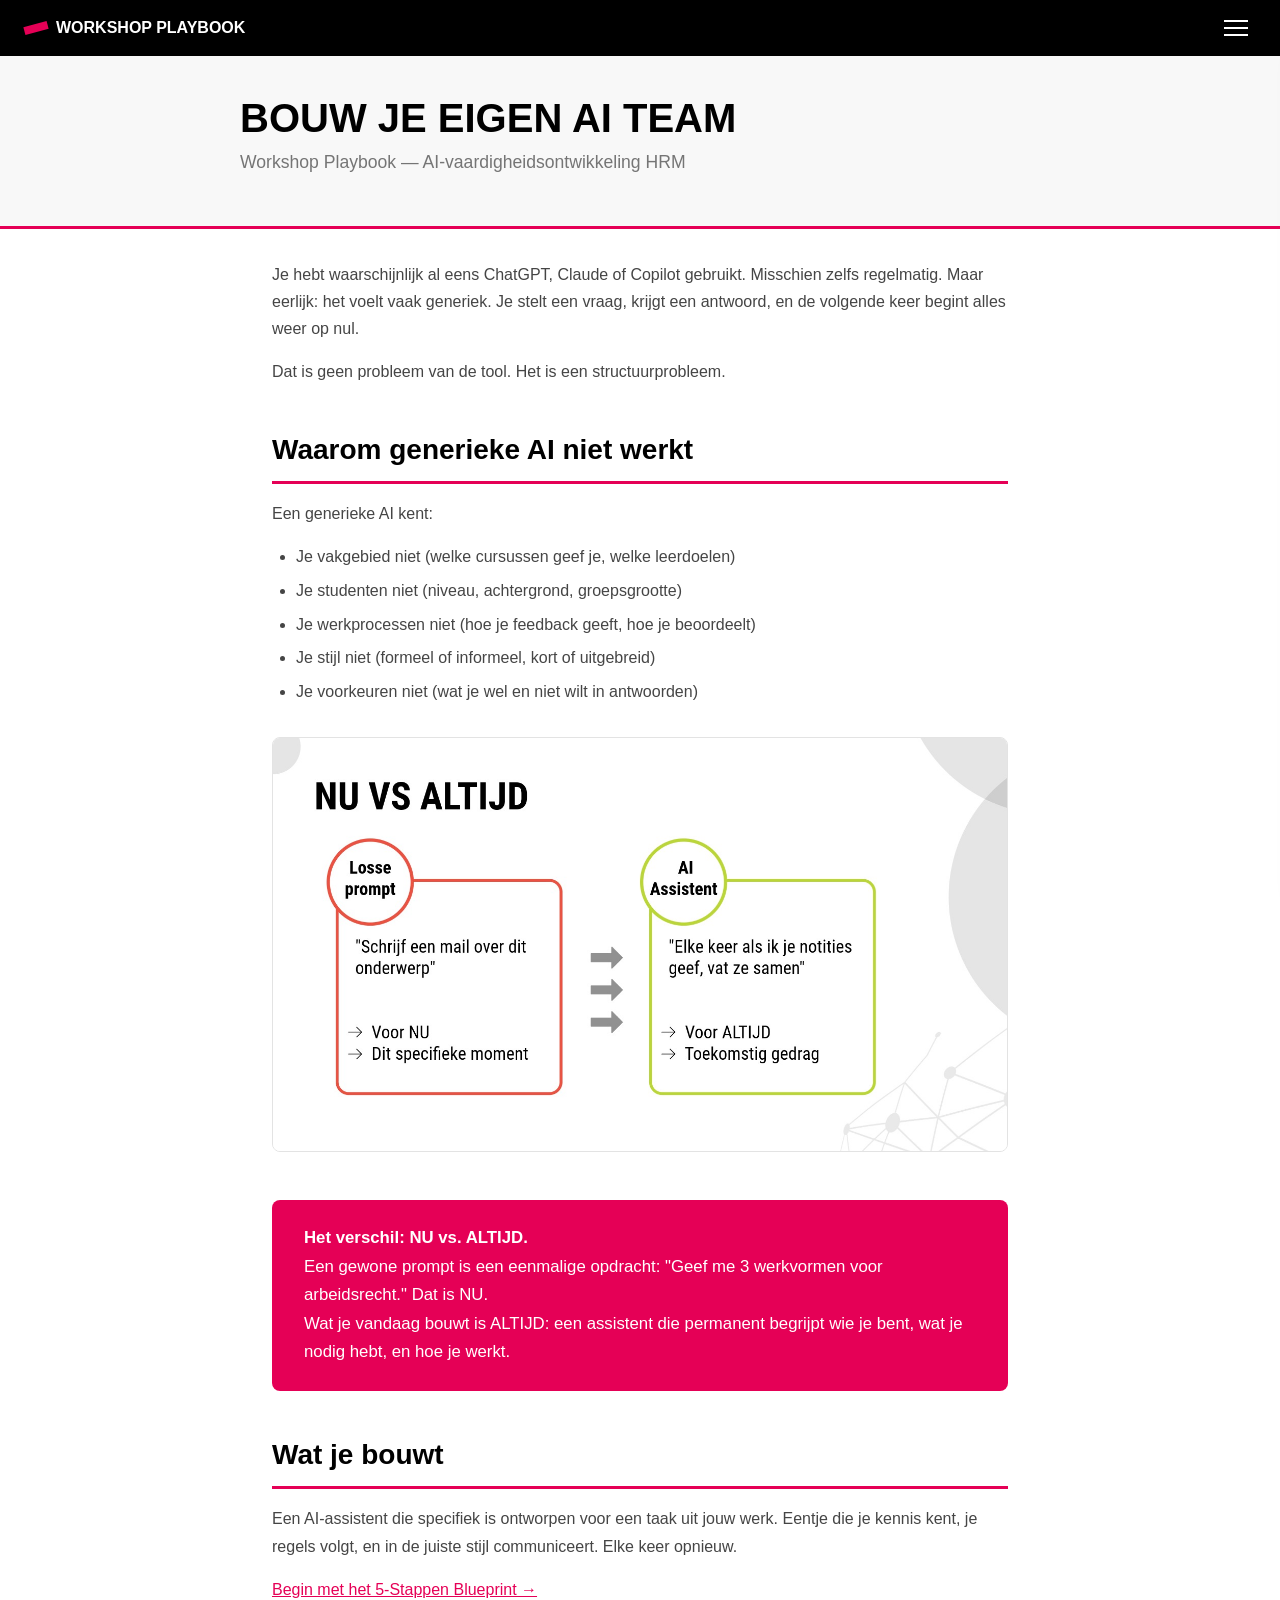
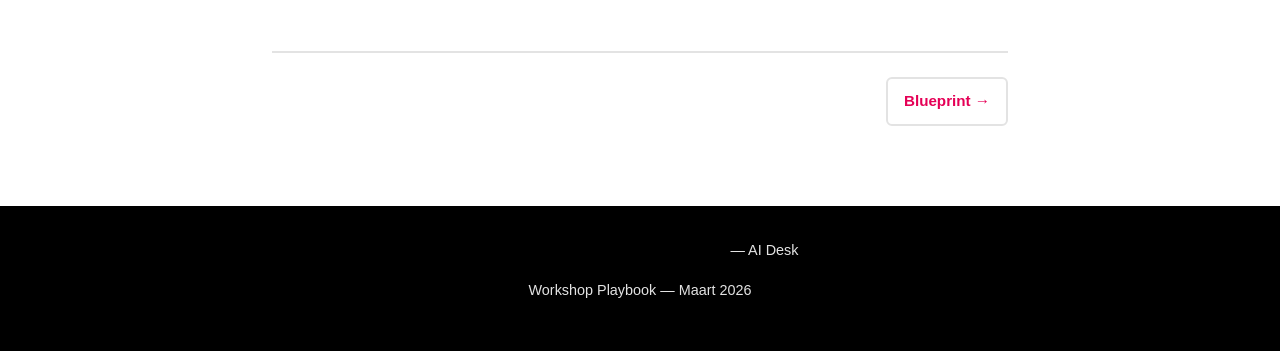
==== index.html @ dca2946b "Workshop Playbook: Bouw Je Eigen AI Team (HAN)" ====
<!DOCTYPE html>
<html lang="nl">
<head>
<meta charset="UTF-8">
<meta name="viewport" content="width=device-width, initial-scale=1.0">
<title>Bouw Je Eigen AI Team | Workshop Playbook</title>
<link rel="stylesheet" href="style.css">
</head>
<body>

<header class="topbar">
  <a href="index.html" class="topbar-brand">Workshop Playbook</a>
  <button class="hamburger" onclick="toggleMenu()" aria-label="Menu">
    <span></span><span></span><span></span>
  </button>
</header>

<div class="nav-overlay" onclick="toggleMenu()"></div>
<nav class="nav-menu">
    <div class="nav-section">Overzicht</div>
    <a href="index.html" class="active">Home</a>
    <a href="blueprint.html">Blueprint</a>
    <div class="nav-section">Stappen</div>
    <a href="stap-1-3.html">Stap 1-3</a>
    <a href="stap-4.html">Stap 4</a>
    <a href="stap-5.html">Stap 5</a>
    <div class="nav-section">Bouwen</div>
    <a href="template.html">Template</a>
    <a href="ontwerp-prompts.html">Ontwerp-Prompts</a>
    <a href="instellen.html">Instellen</a>
    <div class="nav-section">Extra</div>
    <a href="voorbeeld.html">Voorbeeld</a>
    <a href="help.html">Help</a>
</nav>

<div class="page-header">
  <div class="page-header-inner">
    <h1>Bouw Je Eigen AI Team</h1>
    <p class="lead">Workshop Playbook &mdash; AI-vaardigheidsontwikkeling HRM</p>
  </div>
</div>

<main class="content">

    <p>Je hebt waarschijnlijk al eens ChatGPT, Claude of Copilot gebruikt. Misschien zelfs regelmatig. Maar eerlijk: het voelt vaak generiek. Je stelt een vraag, krijgt een antwoord, en de volgende keer begint alles weer op nul.</p>
    <p>Dat is geen probleem van de tool. Het is een structuurprobleem.</p>

    <h2>Waarom generieke AI niet werkt</h2>
    <p>Een generieke AI kent:</p>
    <ul>
      <li>Je vakgebied niet (welke cursussen geef je, welke leerdoelen)</li>
      <li>Je studenten niet (niveau, achtergrond, groepsgrootte)</li>
      <li>Je werkprocessen niet (hoe je feedback geeft, hoe je beoordeelt)</li>
      <li>Je stijl niet (formeel of informeel, kort of uitgebreid)</li>
      <li>Je voorkeuren niet (wat je wel en niet wilt in antwoorden)</li>
    </ul>

    <img src="slides/2026-03-05-HRM AI-4.jpeg" alt="NU vs ALTIJD" class="slide-img" loading="lazy">

    <div class="accent-bar">
      <strong>Het verschil: NU vs. ALTIJD.</strong><br>
      Een gewone prompt is een eenmalige opdracht: "Geef me 3 werkvormen voor arbeidsrecht." Dat is NU.<br>
      Wat je vandaag bouwt is ALTIJD: een assistent die permanent begrijpt wie je bent, wat je nodig hebt, en hoe je werkt.
    </div>

    <h2>Wat je bouwt</h2>
    <p>Een AI-assistent die specifiek is ontworpen voor een taak uit jouw werk. Eentje die je kennis kent, je regels volgt, en in de juiste stijl communiceert. Elke keer opnieuw.</p>
    <p><a href="blueprint.html">Begin met het 5-Stappen Blueprint &rarr;</a></p>

    <nav class="page-nav">
      <span class="spacer"></span>
      <a href="blueprint.html" class="next">Blueprint &rarr;</a>
    </nav>
</main>

<footer class="footer">
  <p><strong>HAN University of Applied Sciences</strong> &mdash; AI Desk</p>
  <p>Workshop Playbook &mdash; Maart 2026</p>
</footer>

<script>
function toggleMenu() {
  document.querySelector('.hamburger').classList.toggle('active');
  document.querySelector('.nav-menu').classList.toggle('open');
  document.querySelector('.nav-overlay').classList.toggle('open');
}
function copyBlock(id) {
  const block = document.getElementById(id);
  const btn = block.querySelector('.copy-btn');
  const text = block.textContent.replace(btn ? btn.textContent : '', '').trim();
  navigator.clipboard.writeText(text).then(() => {
    if (btn) {
      btn.textContent = 'Gekopieerd';
      btn.classList.add('copied');
      setTimeout(() => { btn.textContent = 'Kopieer'; btn.classList.remove('copied'); }, 2000);
    }
  });
}
</script>
</body>
</html>
---- style.css ----
/* HAN Brand Variables */
:root {
  --han-white: #ffffff;
  --han-pink: #e50056;
  --han-black: #000000;
  --han-orange: #f5a846;
  --han-green: #7ac48e;
  --han-lightblue: #6ac3ed;
  --han-olive: #bbd737;
  --han-yellow: #f8e260;
  --han-coral: #eb5241;
  --han-violet: #b14196;
  --han-navy: #325ca7;
  --han-alabaster: #f8f8f8;
  --han-mercury: #e3e3e3;
  --han-gray: #919191;
  --han-boulder: #757575;
  --han-mineshaft: #454545;
  --font-heading: "Avenir Next Condensed", "Arial Narrow", sans-serif;
  --font-body: "Avenir Next", "Avenir", "Segoe UI", "Helvetica Neue", Arial, sans-serif;
}

/* Reset */
*, *::before, *::after { box-sizing: border-box; margin: 0; padding: 0; }
html { font-size: 16px; }
body {
  font-family: var(--font-body);
  color: var(--han-mineshaft);
  background: var(--han-white);
  line-height: 1.7;
  -webkit-font-smoothing: antialiased;
}

/* ===== TOP BAR ===== */
.topbar {
  background: var(--han-black);
  color: var(--han-white);
  padding: 0 1.5rem;
  height: 56px;
  display: flex;
  align-items: center;
  justify-content: space-between;
  position: sticky;
  top: 0;
  z-index: 200;
}
.topbar-brand {
  font-family: var(--font-heading);
  font-size: 1rem;
  font-weight: 700;
  text-transform: uppercase;
  color: var(--han-white);
  text-decoration: none;
  display: flex;
  align-items: center;
  gap: 0.5rem;
}
.topbar-brand::before {
  content: '';
  width: 24px;
  height: 8px;
  background: var(--han-pink);
  transform: rotate(-15deg);
  display: inline-block;
}

/* Hamburger */
.hamburger {
  background: none;
  border: none;
  cursor: pointer;
  padding: 0.5rem;
  display: flex;
  flex-direction: column;
  gap: 5px;
}
.hamburger span {
  display: block;
  width: 24px;
  height: 2px;
  background: var(--han-white);
  transition: all 0.3s;
}
.hamburger.active span:nth-child(1) { transform: rotate(45deg) translate(5px, 5px); }
.hamburger.active span:nth-child(2) { opacity: 0; }
.hamburger.active span:nth-child(3) { transform: rotate(-45deg) translate(5px, -5px); }

/* ===== SLIDE MENU ===== */
.nav-overlay {
  position: fixed;
  top: 56px;
  left: 0;
  right: 0;
  bottom: 0;
  background: rgba(0,0,0,0.5);
  z-index: 150;
  opacity: 0;
  pointer-events: none;
  transition: opacity 0.3s;
}
.nav-overlay.open { opacity: 1; pointer-events: auto; }

.nav-menu {
  position: fixed;
  top: 56px;
  right: -320px;
  width: 300px;
  max-width: 85vw;
  bottom: 0;
  background: var(--han-white);
  z-index: 160;
  transition: right 0.3s ease;
  overflow-y: auto;
  box-shadow: -4px 0 20px rgba(0,0,0,0.1);
}
.nav-menu.open { right: 0; }

.nav-menu a {
  display: block;
  padding: 0.85rem 1.5rem;
  text-decoration: none;
  color: var(--han-mineshaft);
  font-family: var(--font-heading);
  font-size: 0.95rem;
  font-weight: 600;
  border-bottom: 1px solid var(--han-mercury);
  transition: all 0.15s;
}
.nav-menu a:hover, .nav-menu a.active {
  background: var(--han-pink);
  color: var(--han-white);
}
.nav-menu a.active { border-left: 4px solid var(--han-pink); }
.nav-menu .nav-section {
  padding: 0.5rem 1.5rem 0.25rem;
  font-size: 0.7rem;
  text-transform: uppercase;
  letter-spacing: 1px;
  color: var(--han-gray);
  font-family: var(--font-heading);
}

/* ===== PAGE HEADER ===== */
.page-header {
  background: var(--han-alabaster);
  padding: 2.5rem 2rem 2rem;
  border-bottom: 3px solid var(--han-pink);
}
.page-header-inner {
  max-width: 800px;
  margin: 0 auto;
}
.page-header h1 {
  font-family: var(--font-heading);
  font-size: 2.5rem;
  font-weight: 700;
  text-transform: uppercase;
  color: var(--han-black);
  line-height: 1.1;
  margin-bottom: 0.5rem;
}
.page-header .lead {
  font-size: 1.1rem;
  color: var(--han-boulder);
}

/* ===== CONTENT ===== */
.content {
  max-width: 800px;
  margin: 0 auto;
  padding: 2rem;
}

h2 {
  font-family: var(--font-heading);
  font-size: 1.75rem;
  font-weight: 700;
  color: var(--han-black);
  margin-top: 2.5rem;
  margin-bottom: 1rem;
  padding-bottom: 0.5rem;
  border-bottom: 3px solid var(--han-pink);
}
h2:first-child { margin-top: 0; }

h3 {
  font-family: var(--font-heading);
  font-size: 1.25rem;
  font-weight: 600;
  color: var(--han-black);
  margin-top: 2rem;
  margin-bottom: 0.75rem;
}

h4 {
  font-family: var(--font-heading);
  font-size: 1.05rem;
  font-weight: 600;
  color: var(--han-mineshaft);
  margin-top: 1.5rem;
  margin-bottom: 0.5rem;
}

p { margin-bottom: 1rem; }
strong { color: var(--han-black); }
a { color: var(--han-pink); }
a:hover { color: var(--han-black); }

ul, ol { margin-bottom: 1rem; padding-left: 1.5rem; }
li { margin-bottom: 0.4rem; }

/* Slide images */
.slide-img {
  width: 100%;
  border-radius: 8px;
  border: 1px solid var(--han-mercury);
  margin: 1rem 0;
}
.slide-caption {
  font-size: 0.8rem;
  color: var(--han-boulder);
  font-style: italic;
  margin-top: -0.5rem;
  margin-bottom: 1rem;
}

/* Accent bar */
.accent-bar {
  background: var(--han-pink);
  color: var(--han-white);
  padding: 1.5rem 2rem;
  margin: 1.5rem 0;
  border-radius: 8px;
  font-family: var(--font-heading);
  font-size: 1.05rem;
}
.accent-bar strong { color: var(--han-white); }

/* Step cards */
.step-card {
  background: var(--han-alabaster);
  border-left: 4px solid var(--han-pink);
  padding: 1.5rem;
  margin-bottom: 1.5rem;
  border-radius: 0 8px 8px 0;
}
.step-card.green { border-left-color: var(--han-green); }
.step-card.blue { border-left-color: var(--han-lightblue); }
.step-card.orange { border-left-color: var(--han-orange); }
.step-card.olive { border-left-color: var(--han-olive); }
.step-number {
  font-family: var(--font-heading);
  font-size: 0.85rem;
  font-weight: 700;
  text-transform: uppercase;
  color: var(--han-pink);
  margin-bottom: 0.25rem;
}
.step-card.green .step-number { color: var(--han-green); }
.step-card.blue .step-number { color: var(--han-lightblue); }
.step-card.orange .step-number { color: var(--han-orange); }
.step-card.olive .step-number { color: var(--han-olive); }
.step-card h3 { margin-top: 0; }

/* Blueprint */
.blueprint {
  background: var(--han-black);
  color: var(--han-white);
  padding: 1.5rem;
  border-radius: 8px;
  margin: 1.5rem 0;
}
.blueprint-step {
  display: flex;
  align-items: center;
  gap: 1rem;
  padding: 0.75rem 0;
}
.blueprint-step + .blueprint-step { border-top: 1px solid rgba(255,255,255,0.1); }
.blueprint-num {
  font-family: var(--font-heading);
  font-size: 1.5rem;
  font-weight: 700;
  color: var(--han-pink);
  min-width: 2rem;
  text-align: center;
}
.blueprint-label {
  font-family: var(--font-heading);
  font-weight: 700;
  text-transform: uppercase;
  min-width: 130px;
}
.blueprint-desc { color: var(--han-mercury); font-size: 0.95rem; }

/* Tables */
table { width: 100%; border-collapse: collapse; margin: 1rem 0 1.5rem; font-size: 0.95rem; }
thead { background: var(--han-black); color: var(--han-white); }
th { font-family: var(--font-heading); font-weight: 600; text-align: left; padding: 0.75rem 1rem; }
td { padding: 0.65rem 1rem; border-bottom: 1px solid var(--han-mercury); }
tbody tr:hover { background: var(--han-alabaster); }

/* Route cards */
.routes { display: grid; grid-template-columns: 1fr 1fr; gap: 1rem; margin: 1.5rem 0; }
.route-card {
  border: 2px solid var(--han-mercury);
  border-radius: 8px;
  padding: 1.25rem;
  transition: border-color 0.2s;
}
.route-card:hover { border-color: var(--han-pink); }
.route-card h4 { margin-top: 0; }
.route-tag {
  font-family: var(--font-heading);
  font-size: 0.75rem;
  font-weight: 700;
  text-transform: uppercase;
  padding: 0.15rem 0.5rem;
  border-radius: 3px;
  display: inline-block;
  margin-bottom: 0.5rem;
  color: var(--han-white);
}
.route-tag.snel { background: var(--han-orange); }
.route-tag.grondig { background: var(--han-pink); }

/* Prompt sections */
.prompt-section {
  margin: 2rem 0;
  border: 2px solid var(--han-mercury);
  border-radius: 8px;
  overflow: hidden;
}
.prompt-header {
  background: var(--han-black);
  color: var(--han-white);
  padding: 1rem 1.5rem;
  display: flex;
  justify-content: space-between;
  align-items: center;
}
.prompt-header h3 { margin: 0; color: var(--han-white); font-size: 1.2rem; }
.prompt-num {
  background: var(--han-pink);
  color: var(--han-white);
  font-family: var(--font-heading);
  font-weight: 700;
  padding: 0.2rem 0.6rem;
  border-radius: 4px;
  font-size: 0.85rem;
}
.prompt-desc {
  background: var(--han-alabaster);
  padding: 1rem 1.5rem;
  font-size: 0.95rem;
  border-bottom: 1px solid var(--han-mercury);
}
.prompt-steps { padding: 1rem 1.5rem; border-bottom: 1px solid var(--han-mercury); }
.prompt-steps h4 { margin-top: 0; }
.prompt-steps ol { margin-bottom: 0; }
.prompt-body { padding: 1.5rem; }
.copy-label {
  font-family: var(--font-heading);
  font-weight: 700;
  font-size: 0.9rem;
  text-transform: uppercase;
  color: var(--han-pink);
  margin-bottom: 0.75rem;
}

/* Code blocks */
.code-block {
  background: var(--han-alabaster);
  border: 1px solid var(--han-mercury);
  border-radius: 6px;
  padding: 1.25rem;
  font-family: "Consolas", "Courier New", monospace;
  font-size: 0.85rem;
  line-height: 1.6;
  white-space: pre-wrap;
  word-wrap: break-word;
  overflow-x: auto;
  position: relative;
  margin-bottom: 1rem;
}
.copy-btn {
  position: absolute;
  top: 0.5rem;
  right: 0.5rem;
  background: var(--han-pink);
  color: var(--han-white);
  border: none;
  padding: 0.4rem 0.8rem;
  border-radius: 4px;
  font-family: var(--font-heading);
  font-size: 0.75rem;
  font-weight: 600;
  cursor: pointer;
  transition: background 0.2s;
}
.copy-btn:hover { background: var(--han-black); }
.copy-btn.copied { background: var(--han-green); }

/* Callouts */
.callout { padding: 1rem 1.25rem; border-radius: 8px; margin: 1rem 0; font-size: 0.95rem; }
.callout.tip { background: #f0faf2; border-left: 4px solid var(--han-green); }
.callout.note { background: #eef6fd; border-left: 4px solid var(--han-lightblue); }
.callout.important { background: #fff5f5; border-left: 4px solid var(--han-pink); }
.callout strong { display: block; margin-bottom: 0.25rem; }

/* Conversation */
.msg { padding: 0.75rem 1rem; border-radius: 8px; margin-bottom: 0.75rem; font-size: 0.95rem; }
.msg.ai { background: var(--han-alabaster); border: 1px solid var(--han-mercury); margin-right: 3rem; }
.msg.user { background: #fdf0f4; border: 1px solid #f5c6d5; margin-left: 3rem; }
.msg .speaker { font-family: var(--font-heading); font-size: 0.8rem; font-weight: 700; text-transform: uppercase; margin-bottom: 0.25rem; }
.msg.ai .speaker { color: var(--han-navy); }
.msg.user .speaker { color: var(--han-pink); }

/* Page navigation (prev/next) */
.page-nav {
  display: flex;
  justify-content: space-between;
  align-items: center;
  margin-top: 3rem;
  padding-top: 1.5rem;
  border-top: 2px solid var(--han-mercury);
  gap: 1rem;
}
.page-nav a {
  display: flex;
  align-items: center;
  gap: 0.5rem;
  text-decoration: none;
  font-family: var(--font-heading);
  font-weight: 600;
  font-size: 0.95rem;
  padding: 0.6rem 1rem;
  border-radius: 6px;
  border: 2px solid var(--han-mercury);
  transition: all 0.2s;
}
.page-nav a:hover { border-color: var(--han-pink); background: var(--han-alabaster); }
.page-nav .prev { margin-right: auto; }
.page-nav .next { margin-left: auto; }
.page-nav .spacer { flex: 1; }

/* Footer */
.footer {
  background: var(--han-black);
  color: var(--han-mercury);
  padding: 2rem;
  text-align: center;
  font-size: 0.9rem;
  margin-top: 3rem;
}
.footer a { color: var(--han-pink); }

/* ===== RESPONSIVE ===== */

/* Tablet */
@media (max-width: 860px) {
  .page-header { padding: 2rem 1.5rem 1.5rem; }
  .content { padding: 1.5rem; }
  .routes { grid-template-columns: 1fr; }
  table { font-size: 0.88rem; }
  th, td { padding: 0.5rem 0.75rem; }
}

/* Mobile */
@media (max-width: 640px) {
  html { font-size: 15px; }
  .page-header { padding: 1.5rem 1rem 1.25rem; }
  .page-header h1 { font-size: 1.6rem; }
  .page-header .lead { font-size: 1rem; }
  h2 { font-size: 1.35rem; margin-top: 2rem; }
  h3 { font-size: 1.15rem; }
  .content { padding: 1.25rem 1rem; }

  /* Blueprint diagram */
  .blueprint { padding: 1rem; }
  .blueprint-step { flex-wrap: wrap; gap: 0.5rem; }
  .blueprint-label { min-width: auto; font-size: 0.9rem; }
  .blueprint-desc { font-size: 0.85rem; }
  .blueprint-num { font-size: 1.2rem; min-width: 1.5rem; }

  /* Route cards stacked */
  .routes { grid-template-columns: 1fr; }

  /* Code blocks: scroll horizontally, smaller font */
  .code-block {
    font-size: 0.78rem;
    padding: 1rem;
    padding-top: 2.5rem; /* room for copy button */
    -webkit-overflow-scrolling: touch;
  }

  /* Larger touch target for copy button */
  .copy-btn {
    padding: 0.5rem 1rem;
    font-size: 0.8rem;
  }

  /* Prompt sections */
  .prompt-header { padding: 0.75rem 1rem; flex-wrap: wrap; gap: 0.5rem; }
  .prompt-header h3 { font-size: 1.05rem; }
  .prompt-desc { padding: 0.75rem 1rem; }
  .prompt-steps { padding: 0.75rem 1rem; }
  .prompt-body { padding: 1rem; }

  /* Step cards */
  .step-card { padding: 1rem; }

  /* Accent bar */
  .accent-bar { padding: 1rem 1.25rem; font-size: 0.95rem; }

  /* Conversation bubbles */
  .msg.ai { margin-right: 0.5rem; }
  .msg.user { margin-left: 0.5rem; }

  /* Tables: horizontal scroll wrapper */
  table { display: block; overflow-x: auto; -webkit-overflow-scrolling: touch; }
  thead { white-space: nowrap; }

  /* Page nav: stack on small screens */
  .page-nav { flex-direction: column; gap: 0.75rem; }
  .page-nav a { width: 100%; justify-content: center; }
  .page-nav .prev, .page-nav .next { margin: 0; }
  .page-nav .spacer { display: none; }

  /* Callouts */
  .callout { padding: 0.75rem 1rem; font-size: 0.9rem; }

  /* Slide images */
  .slide-img { border-radius: 6px; }

  /* Nav menu full width on small phones */
  .nav-menu { width: 280px; }
  .nav-menu a { padding: 1rem 1.5rem; font-size: 1rem; }
}

/* Small phones */
@media (max-width: 380px) {
  html { font-size: 14px; }
  .page-header h1 { font-size: 1.4rem; }
  .topbar { padding: 0 1rem; }
  .topbar-brand { font-size: 0.9rem; }
  .nav-menu { width: 100vw; max-width: 100vw; }
}

@media print {
  .topbar, .nav-menu, .nav-overlay, .copy-btn { display: none; }
  .page-header { border-bottom: 2px solid #000; }
}
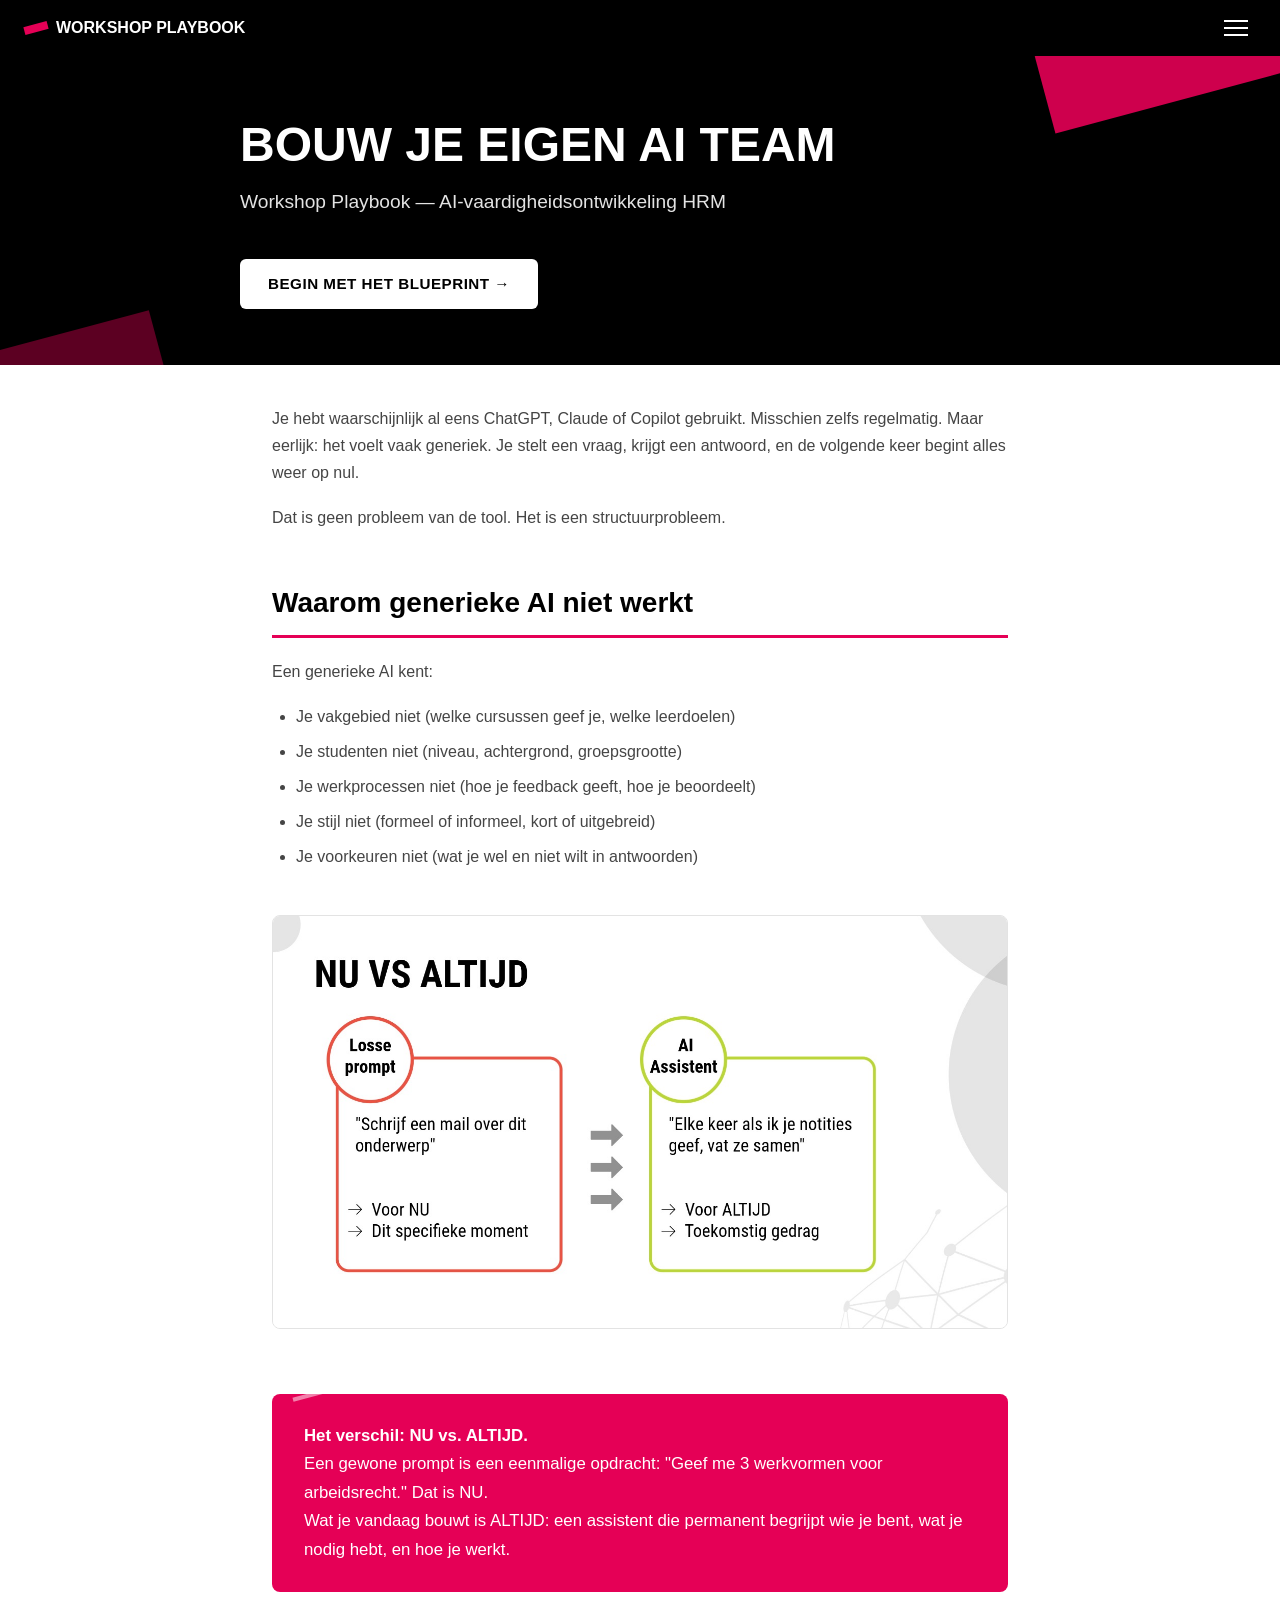
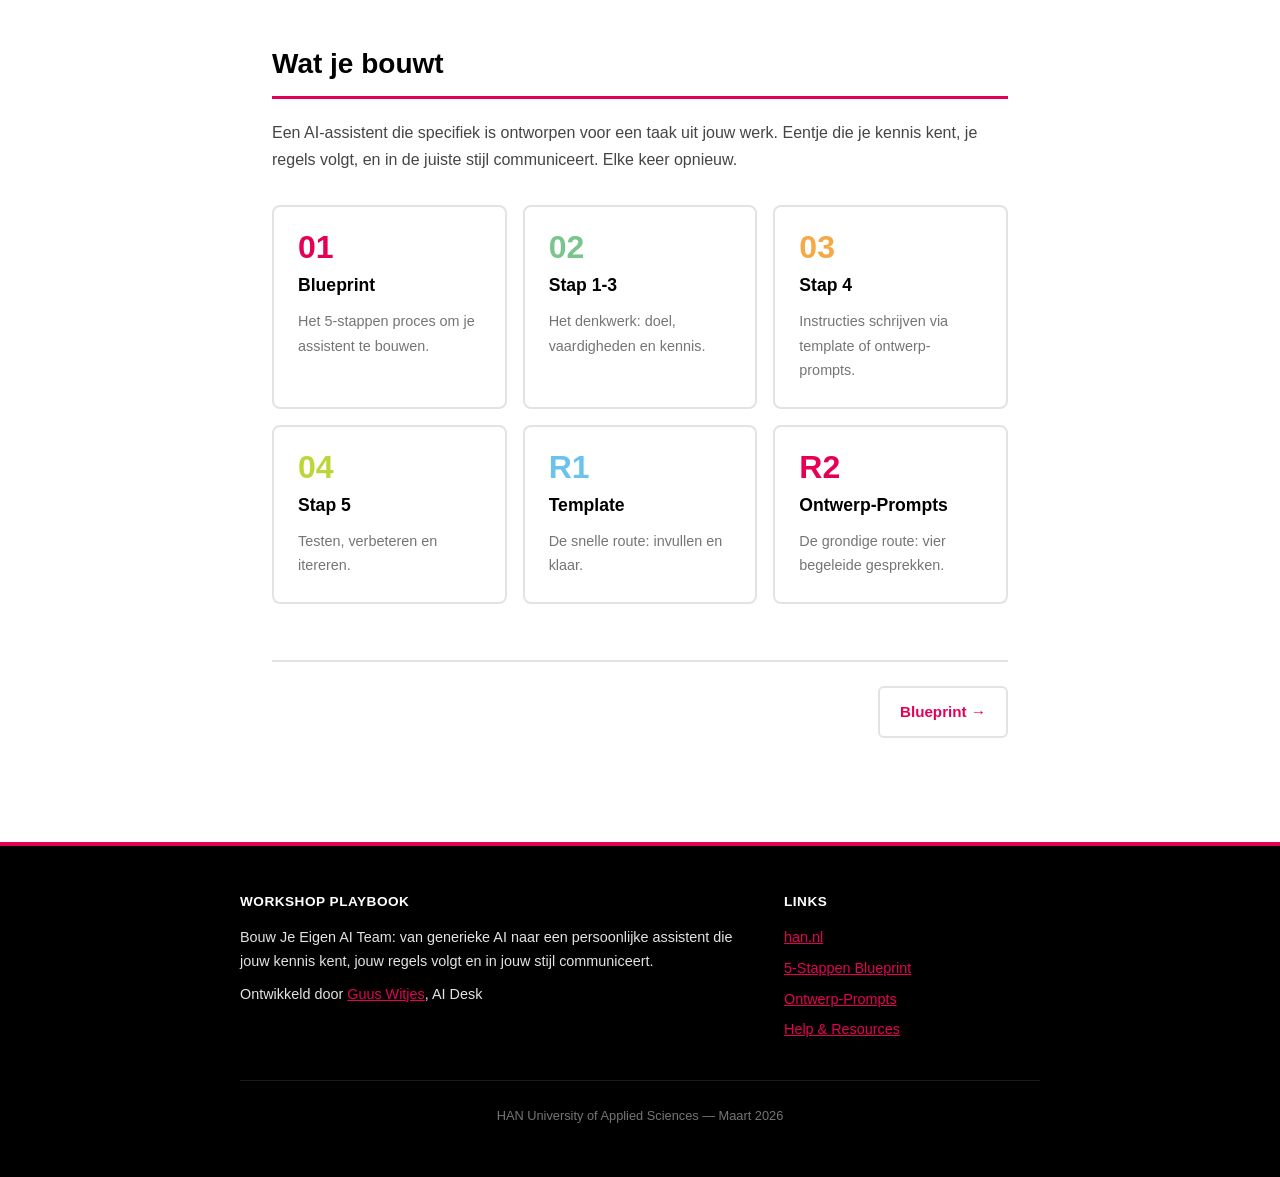
==== commit 3a100e2e: "Design overhaul: hero, nav cards, CTA buttons, richer footer, diagonal accents, more whitespace" ====
--- a/index.html
+++ b/index.html
@@ -33,10 +33,11 @@
     <a href="help.html">Help</a>
 </nav>
 
-<div class="page-header">
-  <div class="page-header-inner">
+<div class="hero">
+  <div class="hero-inner">
     <h1>Bouw Je Eigen AI Team</h1>
     <p class="lead">Workshop Playbook &mdash; AI-vaardigheidsontwikkeling HRM</p>
+    <a href="blueprint.html" class="btn btn-white">Begin met het Blueprint &rarr;</a>
   </div>
 </div>
 
@@ -65,7 +66,39 @@
 
     <h2>Wat je bouwt</h2>
     <p>Een AI-assistent die specifiek is ontworpen voor een taak uit jouw werk. Eentje die je kennis kent, je regels volgt, en in de juiste stijl communiceert. Elke keer opnieuw.</p>
-    <p><a href="blueprint.html">Begin met het 5-Stappen Blueprint &rarr;</a></p>
+
+    <div class="nav-cards">
+      <a href="blueprint.html" class="nav-card pink">
+        <div class="nav-card-icon">01</div>
+        <h3>Blueprint</h3>
+        <p>Het 5-stappen proces om je assistent te bouwen.</p>
+      </a>
+      <a href="stap-1-3.html" class="nav-card green">
+        <div class="nav-card-icon">02</div>
+        <h3>Stap 1-3</h3>
+        <p>Het denkwerk: doel, vaardigheden en kennis.</p>
+      </a>
+      <a href="stap-4.html" class="nav-card orange">
+        <div class="nav-card-icon">03</div>
+        <h3>Stap 4</h3>
+        <p>Instructies schrijven via template of ontwerp-prompts.</p>
+      </a>
+      <a href="stap-5.html" class="nav-card olive">
+        <div class="nav-card-icon">04</div>
+        <h3>Stap 5</h3>
+        <p>Testen, verbeteren en itereren.</p>
+      </a>
+      <a href="template.html" class="nav-card blue">
+        <div class="nav-card-icon">R1</div>
+        <h3>Template</h3>
+        <p>De snelle route: invullen en klaar.</p>
+      </a>
+      <a href="ontwerp-prompts.html" class="nav-card pink">
+        <div class="nav-card-icon">R2</div>
+        <h3>Ontwerp-Prompts</h3>
+        <p>De grondige route: vier begeleide gesprekken.</p>
+      </a>
+    </div>
 
     <nav class="page-nav">
       <span class="spacer"></span>
@@ -74,8 +107,25 @@
 </main>
 
 <footer class="footer">
-  <p><strong>HAN University of Applied Sciences</strong> &mdash; AI Desk</p>
-  <p>Workshop Playbook &mdash; Maart 2026</p>
+  <div class="footer-inner">
+    <div class="footer-col">
+      <h4>Workshop Playbook</h4>
+      <p>Bouw Je Eigen AI Team: van generieke AI naar een persoonlijke assistent die jouw kennis kent, jouw regels volgt en in jouw stijl communiceert.</p>
+      <p>Ontwikkeld door <a href="mailto:guus.witjes@han.nl">Guus Witjes</a>, AI Desk</p>
+    </div>
+    <div class="footer-col">
+      <h4>Links</h4>
+      <ul>
+        <li><a href="https://www.han.nl">han.nl</a></li>
+        <li><a href="blueprint.html">5-Stappen Blueprint</a></li>
+        <li><a href="ontwerp-prompts.html">Ontwerp-Prompts</a></li>
+        <li><a href="help.html">Help &amp; Resources</a></li>
+      </ul>
+    </div>
+  </div>
+  <div class="footer-bottom">
+    <p>HAN University of Applied Sciences &mdash; Maart 2026</p>
+  </div>
 </footer>
 
 <script>
--- a/style.css
+++ b/style.css
@@ -22,13 +22,14 @@
 
 /* Reset */
 *, *::before, *::after { box-sizing: border-box; margin: 0; padding: 0; }
-html { font-size: 16px; }
+html { font-size: 16px; scroll-behavior: smooth; }
 body {
   font-family: var(--font-body);
   color: var(--han-mineshaft);
   background: var(--han-white);
   line-height: 1.7;
   -webkit-font-smoothing: antialiased;
+  overflow-x: hidden;
 }
 
 /* ===== TOP BAR ===== */
@@ -103,17 +104,19 @@
 .nav-menu {
   position: fixed;
   top: 56px;
-  right: -320px;
+  right: 0;
   width: 300px;
   max-width: 85vw;
   bottom: 0;
   background: var(--han-white);
   z-index: 160;
-  transition: right 0.3s ease;
+  transform: translateX(100%);
+  transition: transform 0.3s ease;
   overflow-y: auto;
   box-shadow: -4px 0 20px rgba(0,0,0,0.1);
-}
-.nav-menu.open { right: 0; }
+  visibility: hidden;
+}
+.nav-menu.open { transform: translateX(0); visibility: visible; }
 
 .nav-menu a {
   display: block;
@@ -140,11 +143,75 @@
   font-family: var(--font-heading);
 }
 
-/* ===== PAGE HEADER ===== */
+/* ===== HERO SECTION (homepage only) ===== */
+.hero {
+  background: var(--han-black);
+  color: var(--han-white);
+  padding: 4rem 2rem 3.5rem;
+  position: relative;
+  overflow: hidden;
+}
+.hero::before {
+  content: '';
+  position: absolute;
+  top: -40px;
+  right: -60px;
+  width: 300px;
+  height: 80px;
+  background: var(--han-pink);
+  transform: rotate(-15deg);
+  opacity: 0.9;
+}
+.hero::after {
+  content: '';
+  position: absolute;
+  bottom: -30px;
+  left: -40px;
+  width: 200px;
+  height: 60px;
+  background: var(--han-pink);
+  transform: rotate(-15deg);
+  opacity: 0.4;
+}
+.hero-inner {
+  max-width: 800px;
+  margin: 0 auto;
+  position: relative;
+  z-index: 1;
+}
+.hero h1 {
+  font-family: var(--font-heading);
+  font-size: 3rem;
+  font-weight: 700;
+  text-transform: uppercase;
+  line-height: 1.05;
+  margin-bottom: 1rem;
+}
+.hero .lead {
+  font-size: 1.2rem;
+  color: var(--han-mercury);
+  margin-bottom: 2rem;
+  max-width: 600px;
+}
+.hero .btn { margin-top: 0.5rem; }
+
+/* ===== PAGE HEADER (subpages) ===== */
 .page-header {
   background: var(--han-alabaster);
-  padding: 2.5rem 2rem 2rem;
+  padding: 3rem 2rem 2.5rem;
   border-bottom: 3px solid var(--han-pink);
+  position: relative;
+}
+.page-header::before {
+  content: '';
+  position: absolute;
+  top: 0;
+  left: 0;
+  width: 80px;
+  height: 6px;
+  background: var(--han-pink);
+  transform: rotate(-15deg);
+  transform-origin: top left;
 }
 .page-header-inner {
   max-width: 800px;
@@ -168,7 +235,17 @@
 .content {
   max-width: 800px;
   margin: 0 auto;
-  padding: 2rem;
+  padding: 2.5rem 2rem;
+}
+
+/* Alternating sections */
+.section-alt {
+  background: var(--han-alabaster);
+  padding: 2.5rem 0;
+}
+.section-alt .content {
+  padding-top: 0;
+  padding-bottom: 0;
 }
 
 h2 {
@@ -176,8 +253,8 @@
   font-size: 1.75rem;
   font-weight: 700;
   color: var(--han-black);
-  margin-top: 2.5rem;
-  margin-bottom: 1rem;
+  margin-top: 3rem;
+  margin-bottom: 1.25rem;
   padding-bottom: 0.5rem;
   border-bottom: 3px solid var(--han-pink);
 }
@@ -188,7 +265,7 @@
   font-size: 1.25rem;
   font-weight: 600;
   color: var(--han-black);
-  margin-top: 2rem;
+  margin-top: 2.5rem;
   margin-bottom: 0.75rem;
 }
 
@@ -197,24 +274,116 @@
   font-size: 1.05rem;
   font-weight: 600;
   color: var(--han-mineshaft);
-  margin-top: 1.5rem;
+  margin-top: 1.75rem;
   margin-bottom: 0.5rem;
 }
 
-p { margin-bottom: 1rem; }
+p { margin-bottom: 1.1rem; }
 strong { color: var(--han-black); }
 a { color: var(--han-pink); }
 a:hover { color: var(--han-black); }
 
-ul, ol { margin-bottom: 1rem; padding-left: 1.5rem; }
-li { margin-bottom: 0.4rem; }
+ul, ol { margin-bottom: 1.25rem; padding-left: 1.5rem; }
+li { margin-bottom: 0.5rem; }
+
+hr.section-divider {
+  border: none;
+  border-top: 2px solid var(--han-mercury);
+  margin: 3rem 0;
+}
+
+/* ===== CTA BUTTONS ===== */
+.btn {
+  display: inline-block;
+  padding: 0.75rem 1.75rem;
+  border-radius: 6px;
+  font-family: var(--font-heading);
+  font-weight: 700;
+  font-size: 0.95rem;
+  text-decoration: none;
+  text-transform: uppercase;
+  transition: all 0.2s;
+  letter-spacing: 0.5px;
+}
+.btn-primary {
+  background: var(--han-pink);
+  color: var(--han-white);
+}
+.btn-primary:hover {
+  background: var(--han-black);
+  color: var(--han-white);
+}
+.btn-outline {
+  background: transparent;
+  color: var(--han-pink);
+  border: 2px solid var(--han-pink);
+}
+.btn-outline:hover {
+  background: var(--han-pink);
+  color: var(--han-white);
+}
+.btn-white {
+  background: var(--han-white);
+  color: var(--han-black);
+}
+.btn-white:hover {
+  background: var(--han-mercury);
+  color: var(--han-black);
+}
+
+/* ===== NAV CARDS (homepage) ===== */
+.nav-cards {
+  display: grid;
+  grid-template-columns: repeat(auto-fit, minmax(220px, 1fr));
+  gap: 1rem;
+  margin: 2rem 0;
+}
+.nav-card {
+  background: var(--han-white);
+  border: 2px solid var(--han-mercury);
+  border-radius: 8px;
+  padding: 1.5rem;
+  text-decoration: none;
+  color: var(--han-mineshaft);
+  transition: all 0.2s;
+  display: block;
+}
+.nav-card:hover {
+  border-color: var(--han-pink);
+  transform: translateY(-2px);
+  box-shadow: 0 4px 12px rgba(0,0,0,0.08);
+  color: var(--han-mineshaft);
+}
+.nav-card-icon {
+  font-family: var(--font-heading);
+  font-size: 2rem;
+  font-weight: 700;
+  color: var(--han-pink);
+  margin-bottom: 0.5rem;
+  line-height: 1;
+}
+.nav-card h3 {
+  margin: 0 0 0.5rem 0;
+  font-size: 1.1rem;
+}
+.nav-card p {
+  font-size: 0.9rem;
+  color: var(--han-boulder);
+  margin: 0;
+}
+.nav-card.green .nav-card-icon { color: var(--han-green); }
+.nav-card.blue .nav-card-icon { color: var(--han-lightblue); }
+.nav-card.orange .nav-card-icon { color: var(--han-orange); }
+.nav-card.olive .nav-card-icon { color: var(--han-olive); }
+.nav-card.pink .nav-card-icon { color: var(--han-pink); }
+.nav-card.navy .nav-card-icon { color: var(--han-navy); }
 
 /* Slide images */
 .slide-img {
   width: 100%;
   border-radius: 8px;
   border: 1px solid var(--han-mercury);
-  margin: 1rem 0;
+  margin: 1.5rem 0;
 }
 .slide-caption {
   font-size: 0.8rem;
@@ -228,11 +397,23 @@
 .accent-bar {
   background: var(--han-pink);
   color: var(--han-white);
-  padding: 1.5rem 2rem;
-  margin: 1.5rem 0;
+  padding: 1.75rem 2rem;
+  margin: 2rem 0;
   border-radius: 8px;
   font-family: var(--font-heading);
   font-size: 1.05rem;
+  position: relative;
+}
+.accent-bar::before {
+  content: '';
+  position: absolute;
+  top: -4px;
+  left: 20px;
+  width: 60px;
+  height: 4px;
+  background: var(--han-white);
+  transform: rotate(-15deg);
+  opacity: 0.5;
 }
 .accent-bar strong { color: var(--han-white); }
 
@@ -240,8 +421,8 @@
 .step-card {
   background: var(--han-alabaster);
   border-left: 4px solid var(--han-pink);
-  padding: 1.5rem;
-  margin-bottom: 1.5rem;
+  padding: 1.75rem;
+  margin-bottom: 2rem;
   border-radius: 0 8px 8px 0;
 }
 .step-card.green { border-left-color: var(--han-green); }
@@ -266,15 +447,15 @@
 .blueprint {
   background: var(--han-black);
   color: var(--han-white);
-  padding: 1.5rem;
+  padding: 2rem;
   border-radius: 8px;
-  margin: 1.5rem 0;
+  margin: 2rem 0;
 }
 .blueprint-step {
   display: flex;
   align-items: center;
   gap: 1rem;
-  padding: 0.75rem 0;
+  padding: 0.85rem 0;
 }
 .blueprint-step + .blueprint-step { border-top: 1px solid rgba(255,255,255,0.1); }
 .blueprint-num {
@@ -294,28 +475,28 @@
 .blueprint-desc { color: var(--han-mercury); font-size: 0.95rem; }
 
 /* Tables */
-table { width: 100%; border-collapse: collapse; margin: 1rem 0 1.5rem; font-size: 0.95rem; }
+table { width: 100%; border-collapse: collapse; margin: 1.25rem 0 1.75rem; font-size: 0.95rem; }
 thead { background: var(--han-black); color: var(--han-white); }
 th { font-family: var(--font-heading); font-weight: 600; text-align: left; padding: 0.75rem 1rem; }
-td { padding: 0.65rem 1rem; border-bottom: 1px solid var(--han-mercury); }
+td { padding: 0.75rem 1rem; border-bottom: 1px solid var(--han-mercury); }
 tbody tr:hover { background: var(--han-alabaster); }
 
 /* Route cards */
-.routes { display: grid; grid-template-columns: 1fr 1fr; gap: 1rem; margin: 1.5rem 0; }
+.routes { display: grid; grid-template-columns: 1fr 1fr; gap: 1.25rem; margin: 2rem 0; }
 .route-card {
   border: 2px solid var(--han-mercury);
   border-radius: 8px;
-  padding: 1.25rem;
-  transition: border-color 0.2s;
-}
-.route-card:hover { border-color: var(--han-pink); }
+  padding: 1.5rem;
+  transition: all 0.2s;
+}
+.route-card:hover { border-color: var(--han-pink); transform: translateY(-2px); box-shadow: 0 4px 12px rgba(0,0,0,0.08); }
 .route-card h4 { margin-top: 0; }
 .route-tag {
   font-family: var(--font-heading);
   font-size: 0.75rem;
   font-weight: 700;
   text-transform: uppercase;
-  padding: 0.15rem 0.5rem;
+  padding: 0.2rem 0.6rem;
   border-radius: 3px;
   display: inline-block;
   margin-bottom: 0.5rem;
@@ -326,7 +507,7 @@
 
 /* Prompt sections */
 .prompt-section {
-  margin: 2rem 0;
+  margin: 2.5rem 0;
   border: 2px solid var(--han-mercury);
   border-radius: 8px;
   overflow: hidden;
@@ -402,14 +583,14 @@
 .copy-btn.copied { background: var(--han-green); }
 
 /* Callouts */
-.callout { padding: 1rem 1.25rem; border-radius: 8px; margin: 1rem 0; font-size: 0.95rem; }
+.callout { padding: 1.25rem 1.5rem; border-radius: 8px; margin: 1.5rem 0; font-size: 0.95rem; }
 .callout.tip { background: #f0faf2; border-left: 4px solid var(--han-green); }
 .callout.note { background: #eef6fd; border-left: 4px solid var(--han-lightblue); }
 .callout.important { background: #fff5f5; border-left: 4px solid var(--han-pink); }
 .callout strong { display: block; margin-bottom: 0.25rem; }
 
 /* Conversation */
-.msg { padding: 0.75rem 1rem; border-radius: 8px; margin-bottom: 0.75rem; font-size: 0.95rem; }
+.msg { padding: 1rem 1.25rem; border-radius: 8px; margin-bottom: 1rem; font-size: 0.95rem; }
 .msg.ai { background: var(--han-alabaster); border: 1px solid var(--han-mercury); margin-right: 3rem; }
 .msg.user { background: #fdf0f4; border: 1px solid #f5c6d5; margin-left: 3rem; }
 .msg .speaker { font-family: var(--font-heading); font-size: 0.8rem; font-weight: 700; text-transform: uppercase; margin-bottom: 0.25rem; }
@@ -421,7 +602,7 @@
   display: flex;
   justify-content: space-between;
   align-items: center;
-  margin-top: 3rem;
+  margin-top: 3.5rem;
   padding-top: 1.5rem;
   border-top: 2px solid var(--han-mercury);
   gap: 1rem;
@@ -434,7 +615,7 @@
   font-family: var(--font-heading);
   font-weight: 600;
   font-size: 0.95rem;
-  padding: 0.6rem 1rem;
+  padding: 0.7rem 1.25rem;
   border-radius: 6px;
   border: 2px solid var(--han-mercury);
   transition: all 0.2s;
@@ -444,24 +625,77 @@
 .page-nav .next { margin-left: auto; }
 .page-nav .spacer { flex: 1; }
 
-/* Footer */
+/* ===== FOOTER ===== */
 .footer {
   background: var(--han-black);
   color: var(--han-mercury);
-  padding: 2rem;
+  padding: 3rem 2rem 2rem;
+  margin-top: 4rem;
+  position: relative;
+}
+.footer::before {
+  content: '';
+  position: absolute;
+  top: 0;
+  left: 0;
+  right: 0;
+  height: 4px;
+  background: var(--han-pink);
+}
+.footer-inner {
+  max-width: 800px;
+  margin: 0 auto;
+  display: grid;
+  grid-template-columns: 2fr 1fr;
+  gap: 2rem;
+}
+.footer-col h4 {
+  font-family: var(--font-heading);
+  font-weight: 700;
+  text-transform: uppercase;
+  color: var(--han-white);
+  font-size: 0.85rem;
+  letter-spacing: 0.5px;
+  margin-bottom: 0.75rem;
+  margin-top: 0;
+}
+.footer-col p {
+  font-size: 0.9rem;
+  margin-bottom: 0.5rem;
+  color: var(--han-mercury);
+}
+.footer-col a { color: var(--han-pink); }
+.footer-col a:hover { color: var(--han-white); }
+.footer-col ul {
+  list-style: none;
+  padding: 0;
+  margin: 0;
+}
+.footer-col li {
+  margin-bottom: 0.4rem;
+  font-size: 0.9rem;
+}
+.footer-bottom {
+  max-width: 800px;
+  margin: 2rem auto 0;
+  padding-top: 1.5rem;
+  border-top: 1px solid rgba(255,255,255,0.1);
   text-align: center;
-  font-size: 0.9rem;
-  margin-top: 3rem;
-}
-.footer a { color: var(--han-pink); }
+  font-size: 0.8rem;
+  color: var(--han-boulder);
+}
 
 /* ===== RESPONSIVE ===== */
 
 /* Tablet */
 @media (max-width: 860px) {
-  .page-header { padding: 2rem 1.5rem 1.5rem; }
-  .content { padding: 1.5rem; }
+  .hero { padding: 3rem 1.5rem 2.5rem; }
+  .hero h1 { font-size: 2.5rem; }
+  .page-header { padding: 2.5rem 1.5rem 2rem; }
+  .content { padding: 2rem 1.5rem; }
   .routes { grid-template-columns: 1fr; }
+  .nav-cards { grid-template-columns: 1fr 1fr; }
+  .footer-inner { grid-template-columns: 1fr; gap: 1.5rem; }
   table { font-size: 0.88rem; }
   th, td { padding: 0.5rem 0.75rem; }
 }
@@ -469,12 +703,23 @@
 /* Mobile */
 @media (max-width: 640px) {
   html { font-size: 15px; }
-  .page-header { padding: 1.5rem 1rem 1.25rem; }
+
+  /* Hero */
+  .hero { padding: 2.5rem 1rem 2rem; }
+  .hero h1 { font-size: 2rem; }
+  .hero .lead { font-size: 1.05rem; }
+  .hero::before { width: 180px; height: 50px; top: -25px; right: -30px; }
+
+  .page-header { padding: 1.75rem 1rem 1.5rem; }
   .page-header h1 { font-size: 1.6rem; }
   .page-header .lead { font-size: 1rem; }
-  h2 { font-size: 1.35rem; margin-top: 2rem; }
+  h2 { font-size: 1.35rem; margin-top: 2.5rem; }
   h3 { font-size: 1.15rem; }
-  .content { padding: 1.25rem 1rem; }
+  .content { padding: 1.5rem 1rem; }
+
+  /* Nav cards */
+  .nav-cards { grid-template-columns: 1fr; gap: 0.75rem; }
+  .nav-card { padding: 1.25rem; }
 
   /* Blueprint diagram */
   .blueprint { padding: 1rem; }
@@ -486,15 +731,13 @@
   /* Route cards stacked */
   .routes { grid-template-columns: 1fr; }
 
-  /* Code blocks: scroll horizontally, smaller font */
+  /* Code blocks */
   .code-block {
     font-size: 0.78rem;
     padding: 1rem;
-    padding-top: 2.5rem; /* room for copy button */
+    padding-top: 2.5rem;
     -webkit-overflow-scrolling: touch;
   }
-
-  /* Larger touch target for copy button */
   .copy-btn {
     padding: 0.5rem 1rem;
     font-size: 0.8rem;
@@ -508,39 +751,47 @@
   .prompt-body { padding: 1rem; }
 
   /* Step cards */
-  .step-card { padding: 1rem; }
+  .step-card { padding: 1.25rem; }
 
   /* Accent bar */
-  .accent-bar { padding: 1rem 1.25rem; font-size: 0.95rem; }
+  .accent-bar { padding: 1.25rem; font-size: 0.95rem; }
 
   /* Conversation bubbles */
   .msg.ai { margin-right: 0.5rem; }
   .msg.user { margin-left: 0.5rem; }
 
-  /* Tables: horizontal scroll wrapper */
+  /* Tables */
   table { display: block; overflow-x: auto; -webkit-overflow-scrolling: touch; }
   thead { white-space: nowrap; }
 
-  /* Page nav: stack on small screens */
+  /* Page nav */
   .page-nav { flex-direction: column; gap: 0.75rem; }
   .page-nav a { width: 100%; justify-content: center; }
   .page-nav .prev, .page-nav .next { margin: 0; }
   .page-nav .spacer { display: none; }
 
   /* Callouts */
-  .callout { padding: 0.75rem 1rem; font-size: 0.9rem; }
+  .callout { padding: 1rem; font-size: 0.9rem; }
 
   /* Slide images */
   .slide-img { border-radius: 6px; }
 
-  /* Nav menu full width on small phones */
+  /* Buttons */
+  .btn { width: 100%; text-align: center; }
+
+  /* Nav menu */
   .nav-menu { width: 280px; }
   .nav-menu a { padding: 1rem 1.5rem; font-size: 1rem; }
+
+  /* Footer */
+  .footer { padding: 2rem 1rem 1.5rem; }
+  .footer-inner { grid-template-columns: 1fr; }
 }
 
 /* Small phones */
 @media (max-width: 380px) {
   html { font-size: 14px; }
+  .hero h1 { font-size: 1.75rem; }
   .page-header h1 { font-size: 1.4rem; }
   .topbar { padding: 0 1rem; }
   .topbar-brand { font-size: 0.9rem; }
@@ -548,6 +799,7 @@
 }
 
 @media print {
-  .topbar, .nav-menu, .nav-overlay, .copy-btn { display: none; }
+  .topbar, .nav-menu, .nav-overlay, .copy-btn, .hero::before, .hero::after { display: none; }
+  .hero { background: var(--han-white); color: var(--han-black); padding: 1rem 0; }
   .page-header { border-bottom: 2px solid #000; }
 }
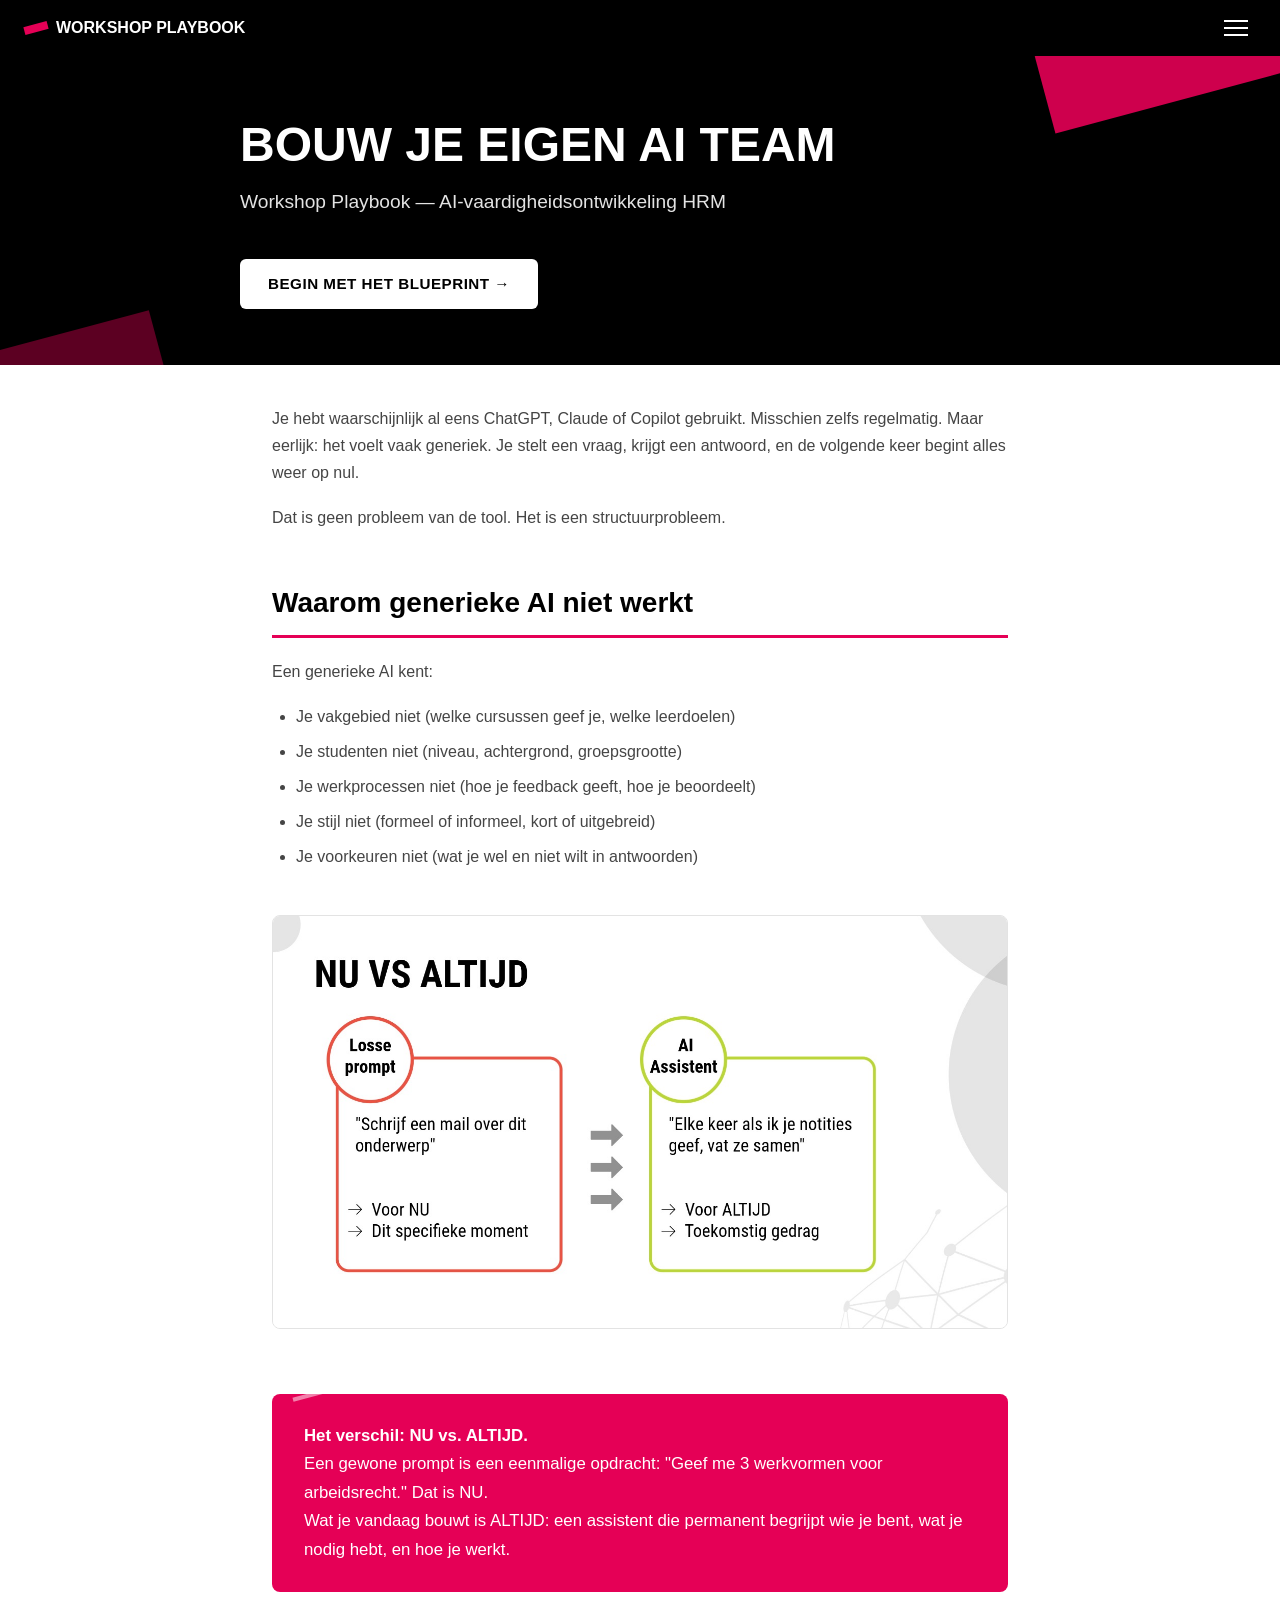
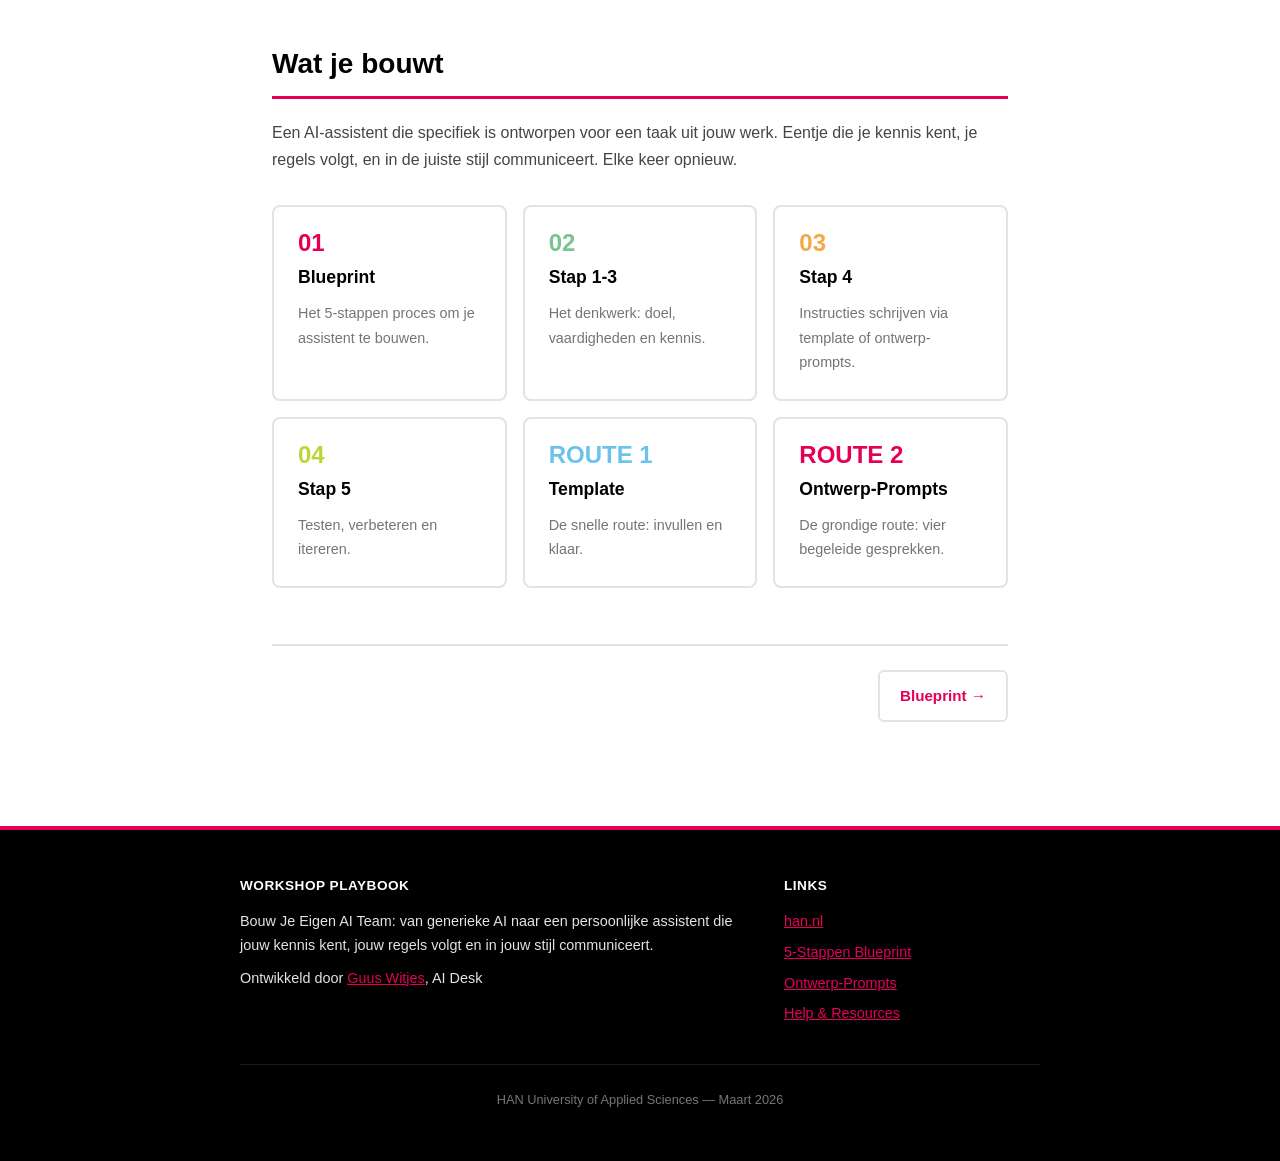
==== commit be24aca7: "Nav cards: R1/R2 -> Route 1/Route 2, smaller icon font" ====
--- a/index.html
+++ b/index.html
@@ -89,12 +89,12 @@
         <p>Testen, verbeteren en itereren.</p>
       </a>
       <a href="template.html" class="nav-card blue">
-        <div class="nav-card-icon">R1</div>
+        <div class="nav-card-icon">Route 1</div>
         <h3>Template</h3>
         <p>De snelle route: invullen en klaar.</p>
       </a>
       <a href="ontwerp-prompts.html" class="nav-card pink">
-        <div class="nav-card-icon">R2</div>
+        <div class="nav-card-icon">Route 2</div>
         <h3>Ontwerp-Prompts</h3>
         <p>De grondige route: vier begeleide gesprekken.</p>
       </a>
--- a/style.css
+++ b/style.css
@@ -356,11 +356,12 @@
 }
 .nav-card-icon {
   font-family: var(--font-heading);
-  font-size: 2rem;
+  font-size: 1.5rem;
   font-weight: 700;
   color: var(--han-pink);
   margin-bottom: 0.5rem;
   line-height: 1;
+  text-transform: uppercase;
 }
 .nav-card h3 {
   margin: 0 0 0.5rem 0;
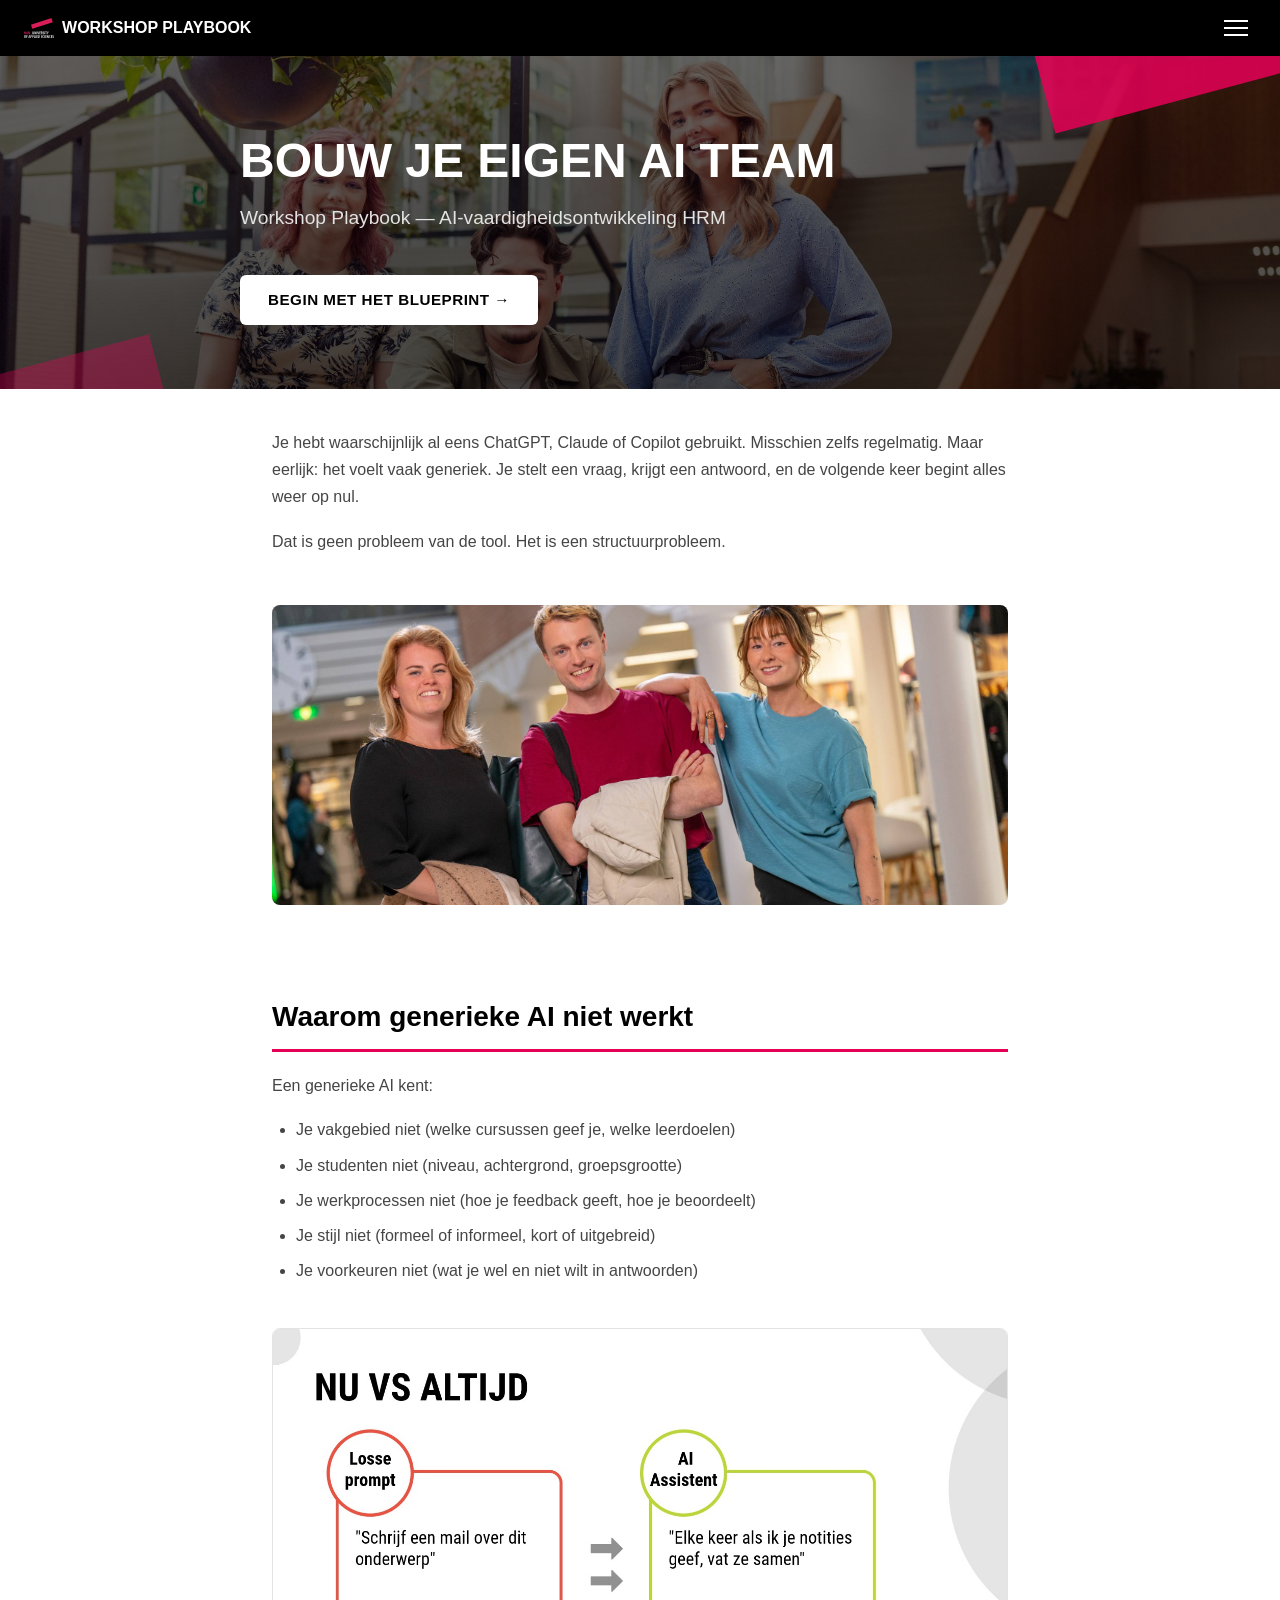
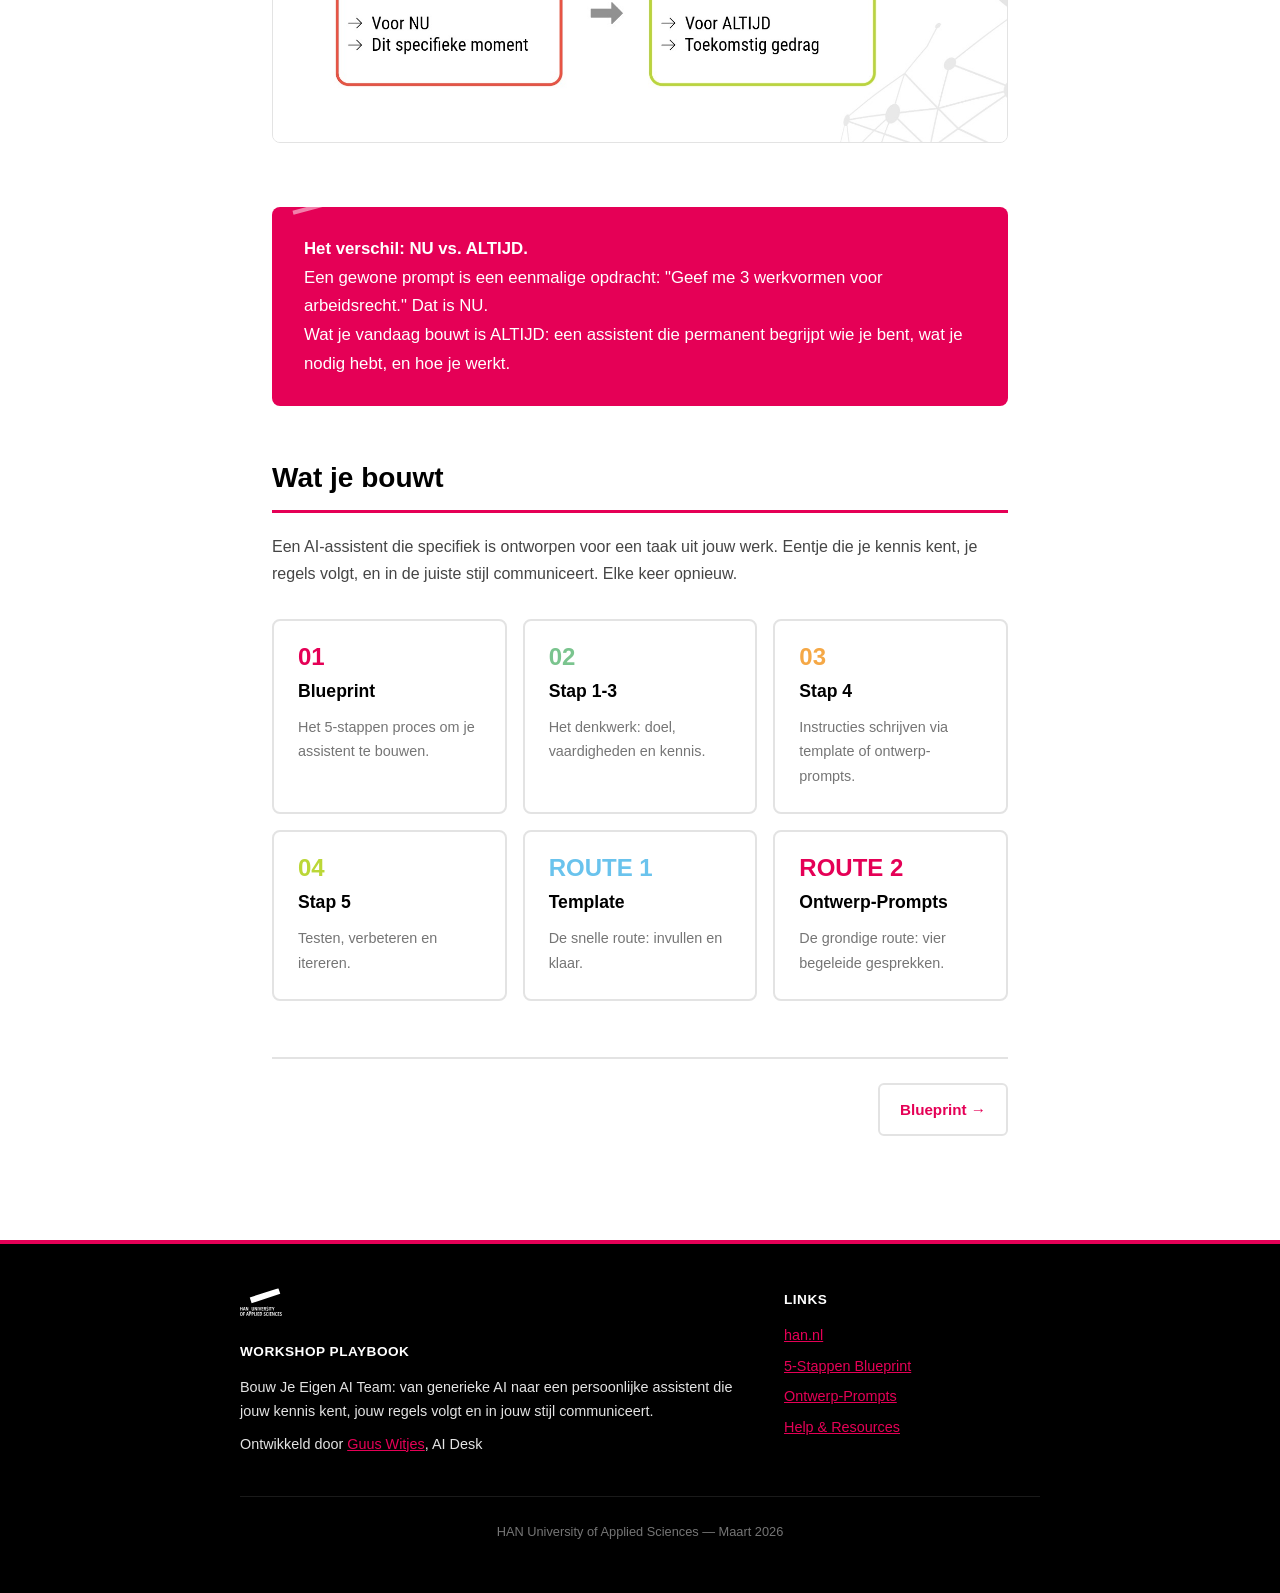
==== commit a6d6a049: "Add HAN images: hero background, atmosphere photos, logo in topbar and footer" ====
--- a/index.html
+++ b/index.html
@@ -9,7 +9,7 @@
 <body>
 
 <header class="topbar">
-  <a href="index.html" class="topbar-brand">Workshop Playbook</a>
+  <a href="index.html" class="topbar-brand"><img src="img/han-logo.svg" alt="HAN" class="topbar-logo"> Workshop Playbook</a>
   <button class="hamburger" onclick="toggleMenu()" aria-label="Menu">
     <span></span><span></span><span></span>
   </button>
@@ -45,6 +45,8 @@
 
     <p>Je hebt waarschijnlijk al eens ChatGPT, Claude of Copilot gebruikt. Misschien zelfs regelmatig. Maar eerlijk: het voelt vaak generiek. Je stelt een vraag, krijgt een antwoord, en de volgende keer begint alles weer op nul.</p>
     <p>Dat is geen probleem van de tool. Het is een structuurprobleem.</p>
+
+    <img src="img/students-collab.jpg" alt="Studenten op de HAN" class="atmo-img" loading="lazy">
 
     <h2>Waarom generieke AI niet werkt</h2>
     <p>Een generieke AI kent:</p>
@@ -109,9 +111,10 @@
 <footer class="footer">
   <div class="footer-inner">
     <div class="footer-col">
+      <img src="img/han-logo.svg" alt="HAN University of Applied Sciences" class="footer-logo">
       <h4>Workshop Playbook</h4>
       <p>Bouw Je Eigen AI Team: van generieke AI naar een persoonlijke assistent die jouw kennis kent, jouw regels volgt en in jouw stijl communiceert.</p>
-      <p>Ontwikkeld door <a href="mailto:guus.witjes@han.nl">Guus Witjes</a>, AI Desk</p>
+      <p>Ontwikkeld door <a href="https://www.linkedin.com/in/guuswitjes/" target="_blank">Guus Witjes</a>, AI Desk</p>
     </div>
     <div class="footer-col">
       <h4>Links</h4>
--- a/style.css
+++ b/style.css
@@ -56,14 +56,28 @@
   align-items: center;
   gap: 0.5rem;
 }
-.topbar-brand::before {
-  content: '';
-  width: 24px;
-  height: 8px;
-  background: var(--han-pink);
-  transform: rotate(-15deg);
-  display: inline-block;
-}
+.topbar-brand:hover { color: var(--han-pink); }
+.topbar-logo {
+  height: 20px;
+  width: auto;
+  display: block;
+}
+
+/* Breadcrumb */
+.breadcrumb {
+  max-width: 800px;
+  margin: 0 auto;
+  padding: 0.6rem 2rem;
+  font-size: 0.8rem;
+  color: var(--han-gray);
+  font-family: var(--font-body);
+}
+.breadcrumb a {
+  color: var(--han-boulder);
+  text-decoration: none;
+}
+.breadcrumb a:hover { color: var(--han-pink); }
+.breadcrumb span { margin: 0 0.35rem; }
 
 /* Hamburger */
 .hamburger {
@@ -147,9 +161,12 @@
 .hero {
   background: var(--han-black);
   color: var(--han-white);
-  padding: 4rem 2rem 3.5rem;
+  padding: 5rem 2rem 4rem;
   position: relative;
   overflow: hidden;
+  background-image: linear-gradient(rgba(0,0,0,0.6), rgba(0,0,0,0.7)), url('img/students-campus.jpg');
+  background-size: cover;
+  background-position: center 30%;
 }
 .hero::before {
   content: '';
@@ -160,7 +177,7 @@
   height: 80px;
   background: var(--han-pink);
   transform: rotate(-15deg);
-  opacity: 0.9;
+  opacity: 0.85;
 }
 .hero::after {
   content: '';
@@ -171,7 +188,7 @@
   height: 60px;
   background: var(--han-pink);
   transform: rotate(-15deg);
-  opacity: 0.4;
+  opacity: 0.35;
 }
 .hero-inner {
   max-width: 800px;
@@ -378,6 +395,15 @@
 .nav-card.olive .nav-card-icon { color: var(--han-olive); }
 .nav-card.pink .nav-card-icon { color: var(--han-pink); }
 .nav-card.navy .nav-card-icon { color: var(--han-navy); }
+
+/* Atmosphere photos */
+.atmo-img {
+  width: 100%;
+  border-radius: 8px;
+  margin: 2rem 0;
+  object-fit: cover;
+  max-height: 300px;
+}
 
 /* Slide images */
 .slide-img {
@@ -676,6 +702,12 @@
   margin-bottom: 0.4rem;
   font-size: 0.9rem;
 }
+.footer-logo {
+  height: 28px;
+  width: auto;
+  margin-bottom: 1rem;
+  filter: brightness(0) invert(1);
+}
 .footer-bottom {
   max-width: 800px;
   margin: 2rem auto 0;
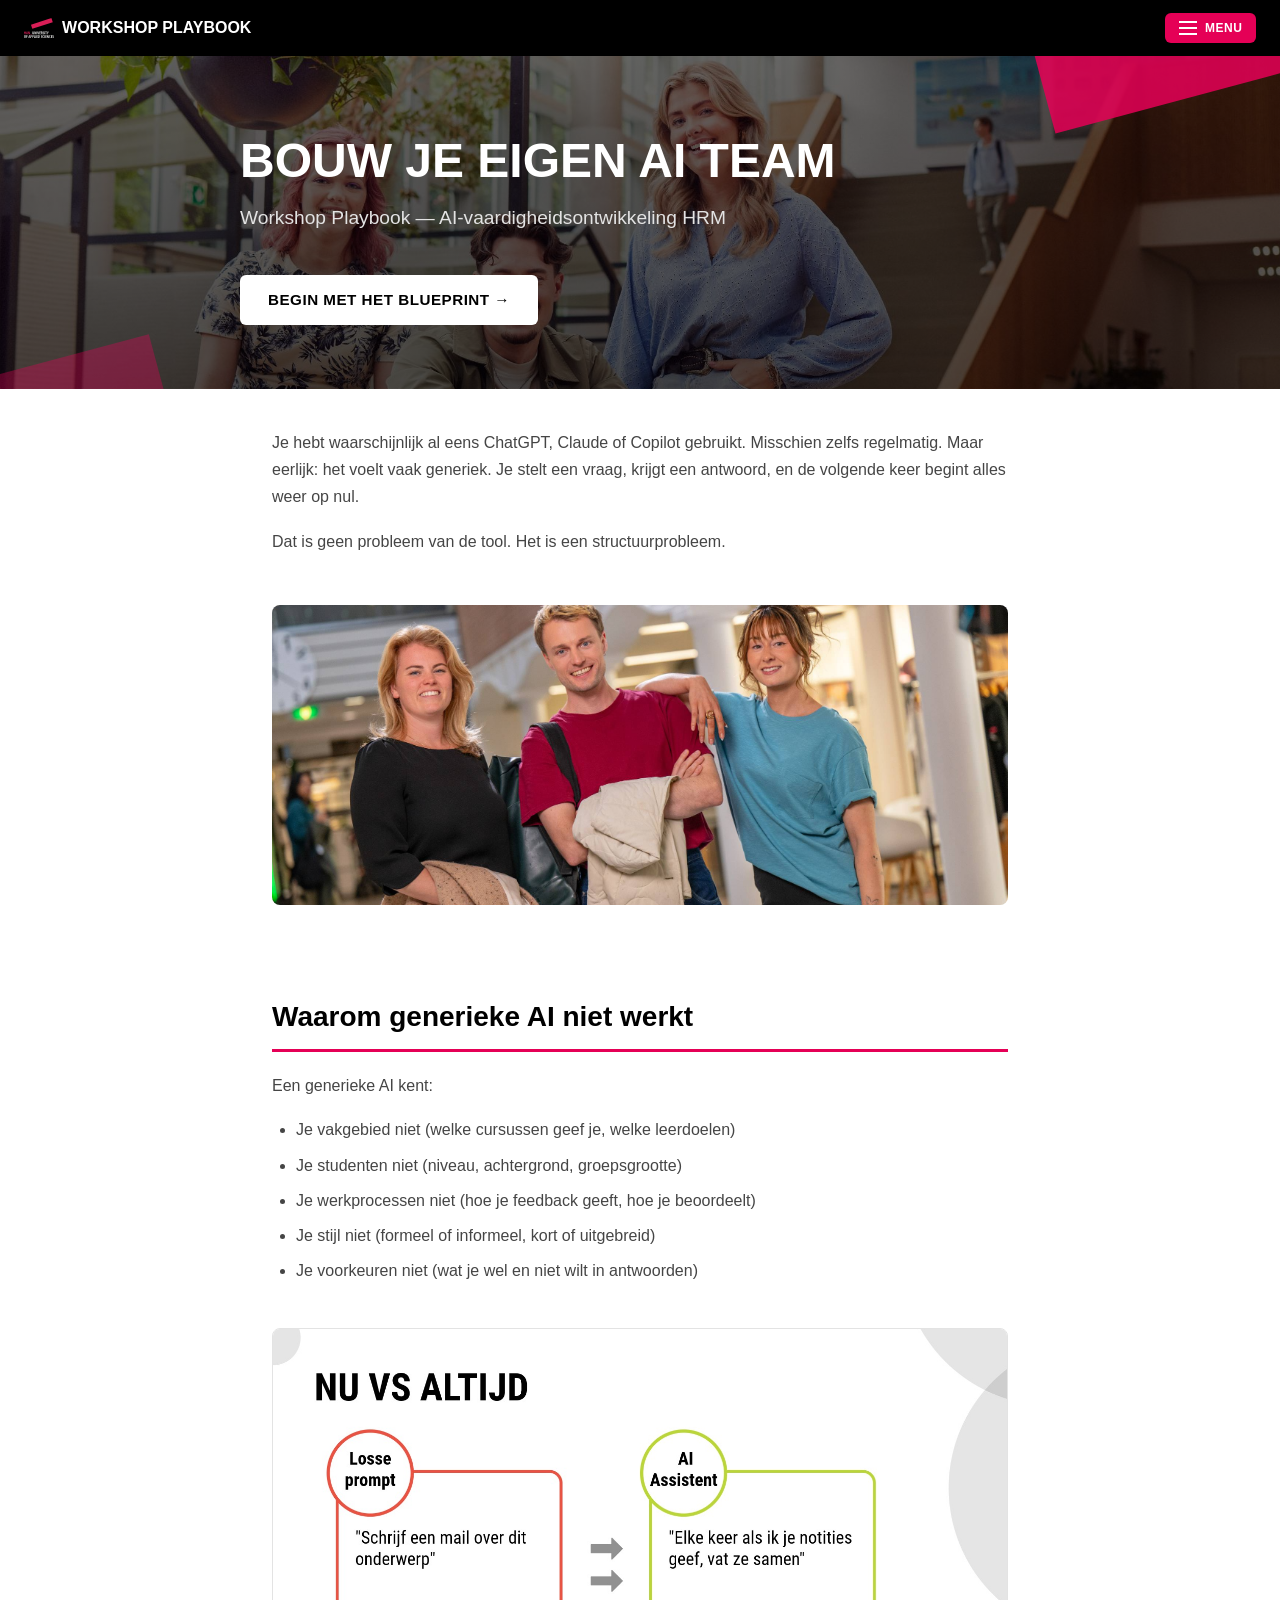
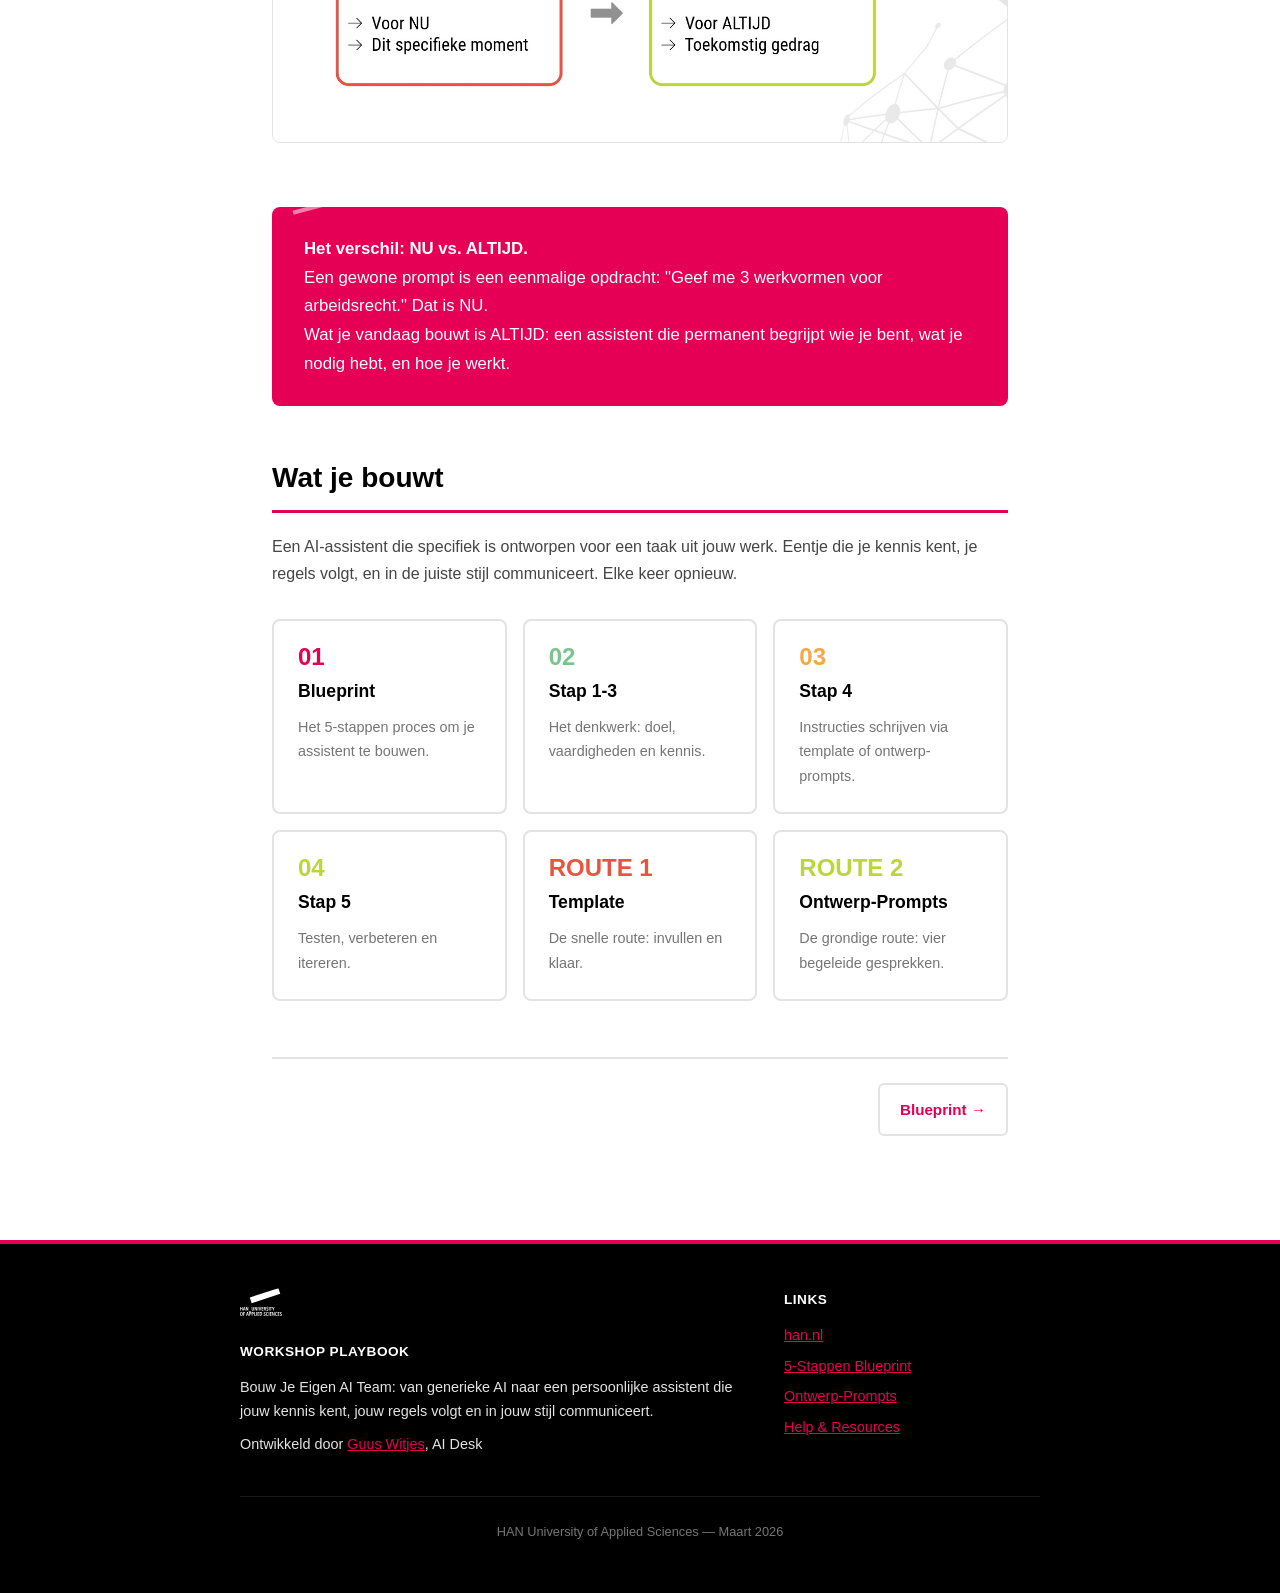
==== commit 2353da31: "Pink pill menu button, route color consistency (coral/olive), accordion prompts - Hamburger menu: ro" ====
--- a/index.html
+++ b/index.html
@@ -11,7 +11,8 @@
 <header class="topbar">
   <a href="index.html" class="topbar-brand"><img src="img/han-logo.svg" alt="HAN" class="topbar-logo"> Workshop Playbook</a>
   <button class="hamburger" onclick="toggleMenu()" aria-label="Menu">
-    <span></span><span></span><span></span>
+    <div class="hamburger-lines"><span></span><span></span><span></span></div>
+    <span class="hamburger-label">Menu</span>
   </button>
 </header>
 
@@ -90,12 +91,12 @@
         <h3>Stap 5</h3>
         <p>Testen, verbeteren en itereren.</p>
       </a>
-      <a href="template.html" class="nav-card blue">
+      <a href="template.html" class="nav-card coral">
         <div class="nav-card-icon">Route 1</div>
         <h3>Template</h3>
         <p>De snelle route: invullen en klaar.</p>
       </a>
-      <a href="ontwerp-prompts.html" class="nav-card pink">
+      <a href="ontwerp-prompts.html" class="nav-card olive">
         <div class="nav-card-icon">Route 2</div>
         <h3>Ontwerp-Prompts</h3>
         <p>De grondige route: vier begeleide gesprekken.</p>
@@ -137,6 +138,10 @@
   document.querySelector('.nav-menu').classList.toggle('open');
   document.querySelector('.nav-overlay').classList.toggle('open');
 }
+function togglePrompt(num) {
+  const section = document.getElementById('prompt-section-' + num);
+  if (section) section.classList.toggle('open');
+}
 function copyBlock(id) {
   const block = document.getElementById(id);
   const btn = block.querySelector('.copy-btn');
--- a/style.css
+++ b/style.css
@@ -79,26 +79,43 @@
 .breadcrumb a:hover { color: var(--han-pink); }
 .breadcrumb span { margin: 0 0.35rem; }
 
-/* Hamburger */
+/* Hamburger - pink pill button */
 .hamburger {
-  background: none;
+  background: var(--han-pink);
   border: none;
   cursor: pointer;
-  padding: 0.5rem;
+  padding: 0.5rem 0.85rem;
+  display: flex;
+  align-items: center;
+  gap: 0.5rem;
+  border-radius: 6px;
+  transition: background 0.2s;
+}
+.hamburger:hover { background: #c70049; }
+.hamburger-lines {
   display: flex;
   flex-direction: column;
-  gap: 5px;
-}
-.hamburger span {
+  gap: 4px;
+}
+.hamburger-lines span {
   display: block;
-  width: 24px;
+  width: 18px;
   height: 2px;
   background: var(--han-white);
   transition: all 0.3s;
 }
-.hamburger.active span:nth-child(1) { transform: rotate(45deg) translate(5px, 5px); }
-.hamburger.active span:nth-child(2) { opacity: 0; }
-.hamburger.active span:nth-child(3) { transform: rotate(-45deg) translate(5px, -5px); }
+.hamburger-label {
+  font-family: var(--font-heading);
+  font-size: 0.75rem;
+  font-weight: 700;
+  text-transform: uppercase;
+  color: var(--han-white);
+  letter-spacing: 0.5px;
+}
+.hamburger.active { background: var(--han-mineshaft); }
+.hamburger.active .hamburger-lines span:nth-child(1) { transform: rotate(45deg) translate(4px, 4px); }
+.hamburger.active .hamburger-lines span:nth-child(2) { opacity: 0; }
+.hamburger.active .hamburger-lines span:nth-child(3) { transform: rotate(-45deg) translate(4px, -4px); }
 
 /* ===== SLIDE MENU ===== */
 .nav-overlay {
@@ -395,6 +412,8 @@
 .nav-card.olive .nav-card-icon { color: var(--han-olive); }
 .nav-card.pink .nav-card-icon { color: var(--han-pink); }
 .nav-card.navy .nav-card-icon { color: var(--han-navy); }
+.nav-card.coral .nav-card-icon { color: var(--han-coral); }
+.nav-card.olive .nav-card-icon { color: var(--han-olive); }
 
 /* Atmosphere photos */
 .atmo-img {
@@ -516,7 +535,11 @@
   padding: 1.5rem;
   transition: all 0.2s;
 }
-.route-card:hover { border-color: var(--han-pink); transform: translateY(-2px); box-shadow: 0 4px 12px rgba(0,0,0,0.08); }
+.route-card:hover { transform: translateY(-2px); box-shadow: 0 4px 12px rgba(0,0,0,0.08); }
+.route-card.route-1 { border-color: var(--han-coral); }
+.route-card.route-1:hover { border-color: var(--han-coral); }
+.route-card.route-2 { border-color: var(--han-olive); }
+.route-card.route-2:hover { border-color: var(--han-olive); }
 .route-card h4 { margin-top: 0; }
 .route-tag {
   font-family: var(--font-heading);
@@ -529,8 +552,8 @@
   margin-bottom: 0.5rem;
   color: var(--han-white);
 }
-.route-tag.snel { background: var(--han-orange); }
-.route-tag.grondig { background: var(--han-pink); }
+.route-tag.snel { background: var(--han-coral); }
+.route-tag.grondig { background: var(--han-olive); color: var(--han-black); }
 
 /* Prompt sections */
 .prompt-section {
@@ -575,6 +598,61 @@
   color: var(--han-pink);
   margin-bottom: 0.75rem;
 }
+
+/* Accordion prompt sections */
+.prompt-section .prompt-body {
+  max-height: 0;
+  overflow: hidden;
+  transition: max-height 0.4s ease, padding 0.3s ease;
+  padding: 0 1.5rem;
+}
+.prompt-section.open .prompt-body {
+  max-height: 3000px;
+  padding: 1.5rem;
+}
+.prompt-toggle {
+  display: flex;
+  align-items: center;
+  gap: 0.5rem;
+  background: none;
+  border: none;
+  cursor: pointer;
+  font-family: var(--font-heading);
+  font-size: 0.8rem;
+  font-weight: 700;
+  text-transform: uppercase;
+  color: var(--han-pink);
+  padding: 0.75rem 1.5rem;
+  width: 100%;
+  text-align: left;
+  transition: background 0.15s;
+  border-top: 1px solid var(--han-mercury);
+}
+.prompt-toggle:hover { background: var(--han-alabaster); }
+.prompt-toggle::before {
+  content: '\25B6';
+  font-size: 0.65rem;
+  transition: transform 0.3s;
+  display: inline-block;
+}
+.prompt-section.open .prompt-toggle::before {
+  transform: rotate(90deg);
+}
+.prompt-toggle-copy {
+  margin-left: auto;
+  background: var(--han-pink);
+  color: var(--han-white);
+  border: none;
+  padding: 0.35rem 0.75rem;
+  border-radius: 4px;
+  font-family: var(--font-heading);
+  font-size: 0.7rem;
+  font-weight: 600;
+  cursor: pointer;
+  transition: background 0.2s;
+}
+.prompt-toggle-copy:hover { background: var(--han-black); }
+.prompt-toggle-copy.copied { background: var(--han-green); }
 
 /* Code blocks */
 .code-block {
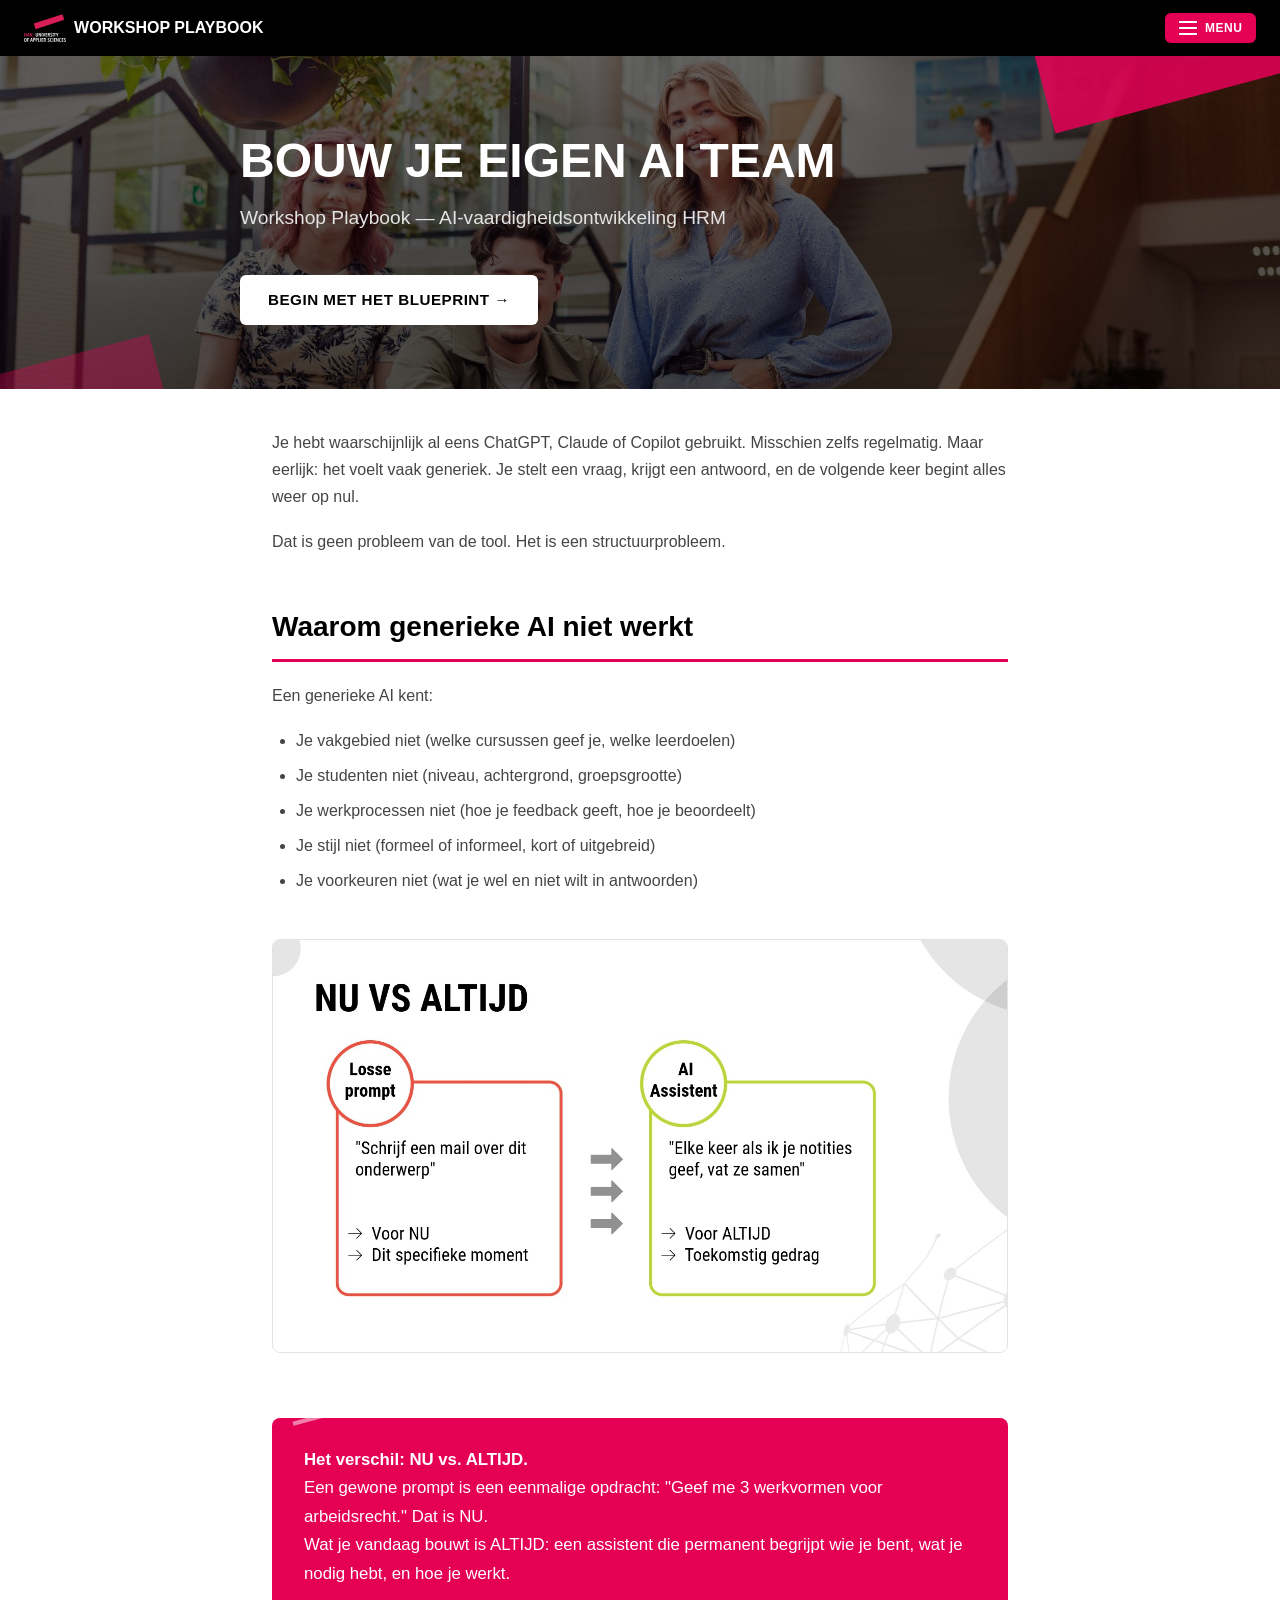
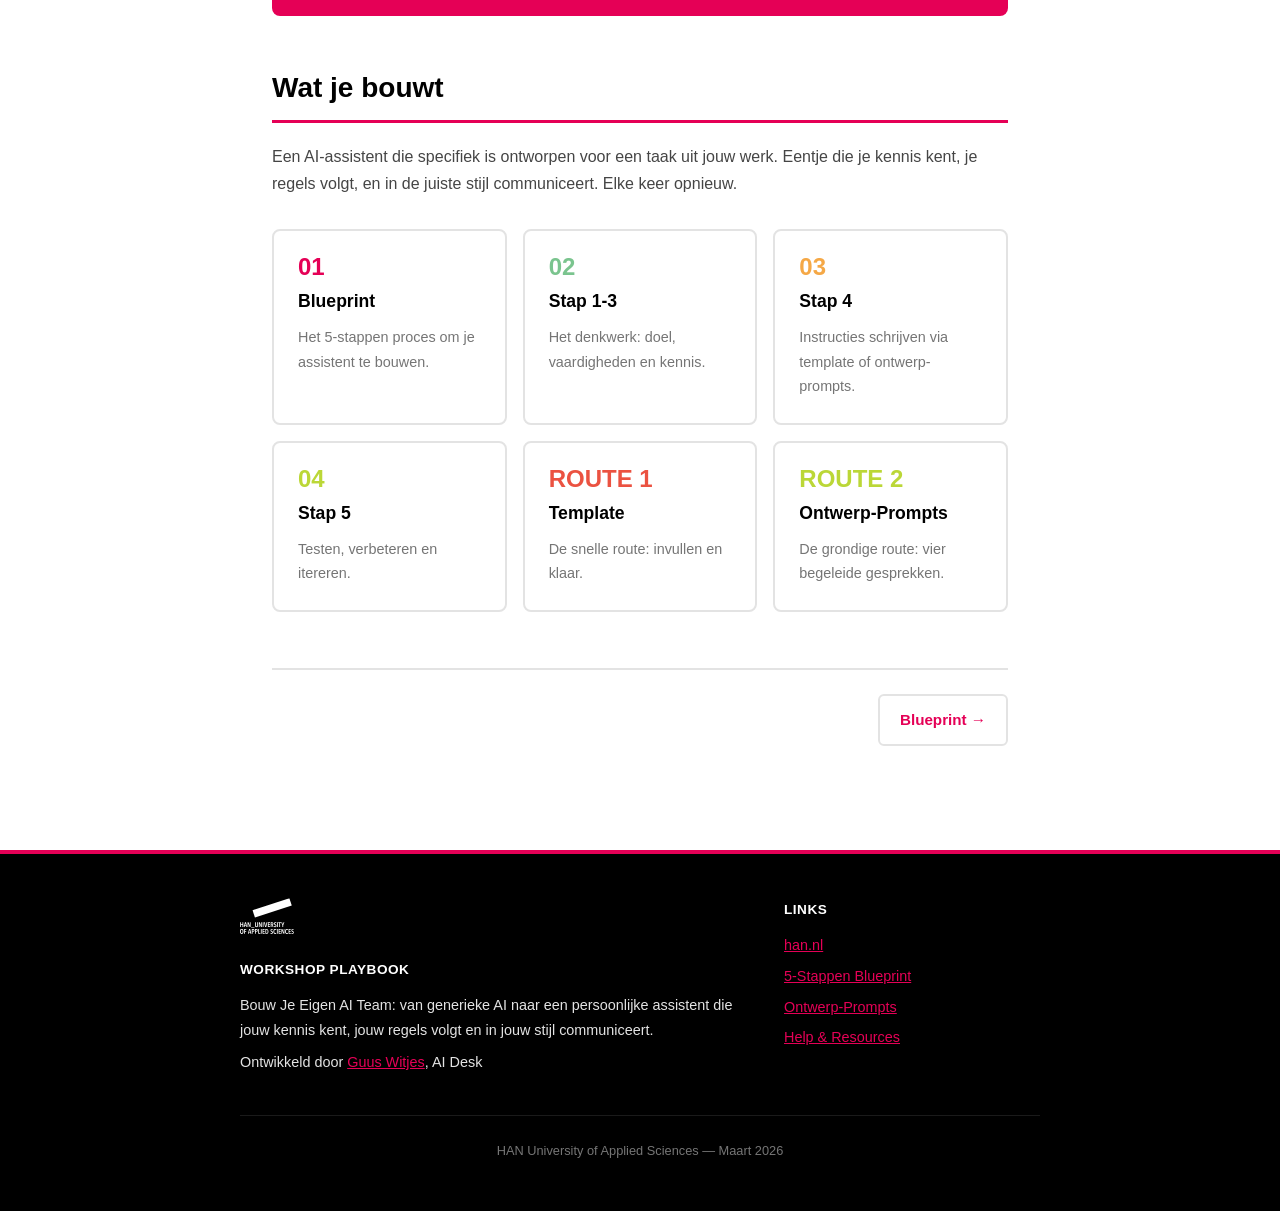
==== commit 11c5516b: "Unique images: each photo used exactly once across entire site - 7 new photos from han.nl for subpag" ====
--- a/index.html
+++ b/index.html
@@ -46,8 +46,6 @@
 
     <p>Je hebt waarschijnlijk al eens ChatGPT, Claude of Copilot gebruikt. Misschien zelfs regelmatig. Maar eerlijk: het voelt vaak generiek. Je stelt een vraag, krijgt een antwoord, en de volgende keer begint alles weer op nul.</p>
     <p>Dat is geen probleem van de tool. Het is een structuurprobleem.</p>
-
-    <img src="img/students-collab.jpg" alt="Studenten op de HAN" class="atmo-img" loading="lazy">
 
     <h2>Waarom generieke AI niet werkt</h2>
     <p>Een generieke AI kent:</p>
--- a/style.css
+++ b/style.css
@@ -58,25 +58,23 @@
 }
 .topbar-brand:hover { color: var(--han-pink); }
 .topbar-logo {
-  height: 20px;
+  height: 28px;
   width: auto;
   display: block;
 }
 
-/* Breadcrumb */
+/* Breadcrumb (inside page-header) */
 .breadcrumb {
-  max-width: 800px;
-  margin: 0 auto;
-  padding: 0.6rem 2rem;
   font-size: 0.8rem;
-  color: var(--han-gray);
+  color: rgba(255,255,255,0.5);
   font-family: var(--font-body);
+  margin-bottom: 0.75rem;
 }
 .breadcrumb a {
-  color: var(--han-boulder);
+  color: rgba(255,255,255,0.6);
   text-decoration: none;
 }
-.breadcrumb a:hover { color: var(--han-pink); }
+.breadcrumb a:hover { color: var(--han-white); }
 .breadcrumb span { margin: 0 0.35rem; }
 
 /* Hamburger - pink pill button */
@@ -231,38 +229,54 @@
 
 /* ===== PAGE HEADER (subpages) ===== */
 .page-header {
-  background: var(--han-alabaster);
-  padding: 3rem 2rem 2.5rem;
-  border-bottom: 3px solid var(--han-pink);
+  background: var(--han-black);
+  color: var(--han-white);
+  padding: 3.5rem 2rem 3rem;
   position: relative;
+  overflow: hidden;
+  background-size: cover;
+  background-position: center 30%;
 }
 .page-header::before {
   content: '';
   position: absolute;
-  top: 0;
-  left: 0;
-  width: 80px;
-  height: 6px;
+  top: -20px;
+  right: -40px;
+  width: 200px;
+  height: 50px;
   background: var(--han-pink);
   transform: rotate(-15deg);
-  transform-origin: top left;
+  opacity: 0.7;
+}
+.page-header::after {
+  content: '';
+  position: absolute;
+  bottom: -15px;
+  left: -20px;
+  width: 120px;
+  height: 35px;
+  background: var(--han-pink);
+  transform: rotate(-15deg);
+  opacity: 0.25;
 }
 .page-header-inner {
   max-width: 800px;
   margin: 0 auto;
+  position: relative;
+  z-index: 1;
 }
 .page-header h1 {
   font-family: var(--font-heading);
   font-size: 2.5rem;
   font-weight: 700;
   text-transform: uppercase;
-  color: var(--han-black);
+  color: var(--han-white);
   line-height: 1.1;
   margin-bottom: 0.5rem;
 }
 .page-header .lead {
   font-size: 1.1rem;
-  color: var(--han-boulder);
+  color: var(--han-mercury);
 }
 
 /* ===== CONTENT ===== */
@@ -781,7 +795,7 @@
   font-size: 0.9rem;
 }
 .footer-logo {
-  height: 28px;
+  height: 36px;
   width: auto;
   margin-bottom: 1rem;
   filter: brightness(0) invert(1);
@@ -821,9 +835,10 @@
   .hero .lead { font-size: 1.05rem; }
   .hero::before { width: 180px; height: 50px; top: -25px; right: -30px; }
 
-  .page-header { padding: 1.75rem 1rem 1.5rem; }
+  .page-header { padding: 2rem 1rem 1.75rem; }
   .page-header h1 { font-size: 1.6rem; }
   .page-header .lead { font-size: 1rem; }
+  .page-header::before { width: 120px; height: 35px; top: -15px; right: -20px; }
   h2 { font-size: 1.35rem; margin-top: 2.5rem; }
   h3 { font-size: 1.15rem; }
   .content { padding: 1.5rem 1rem; }
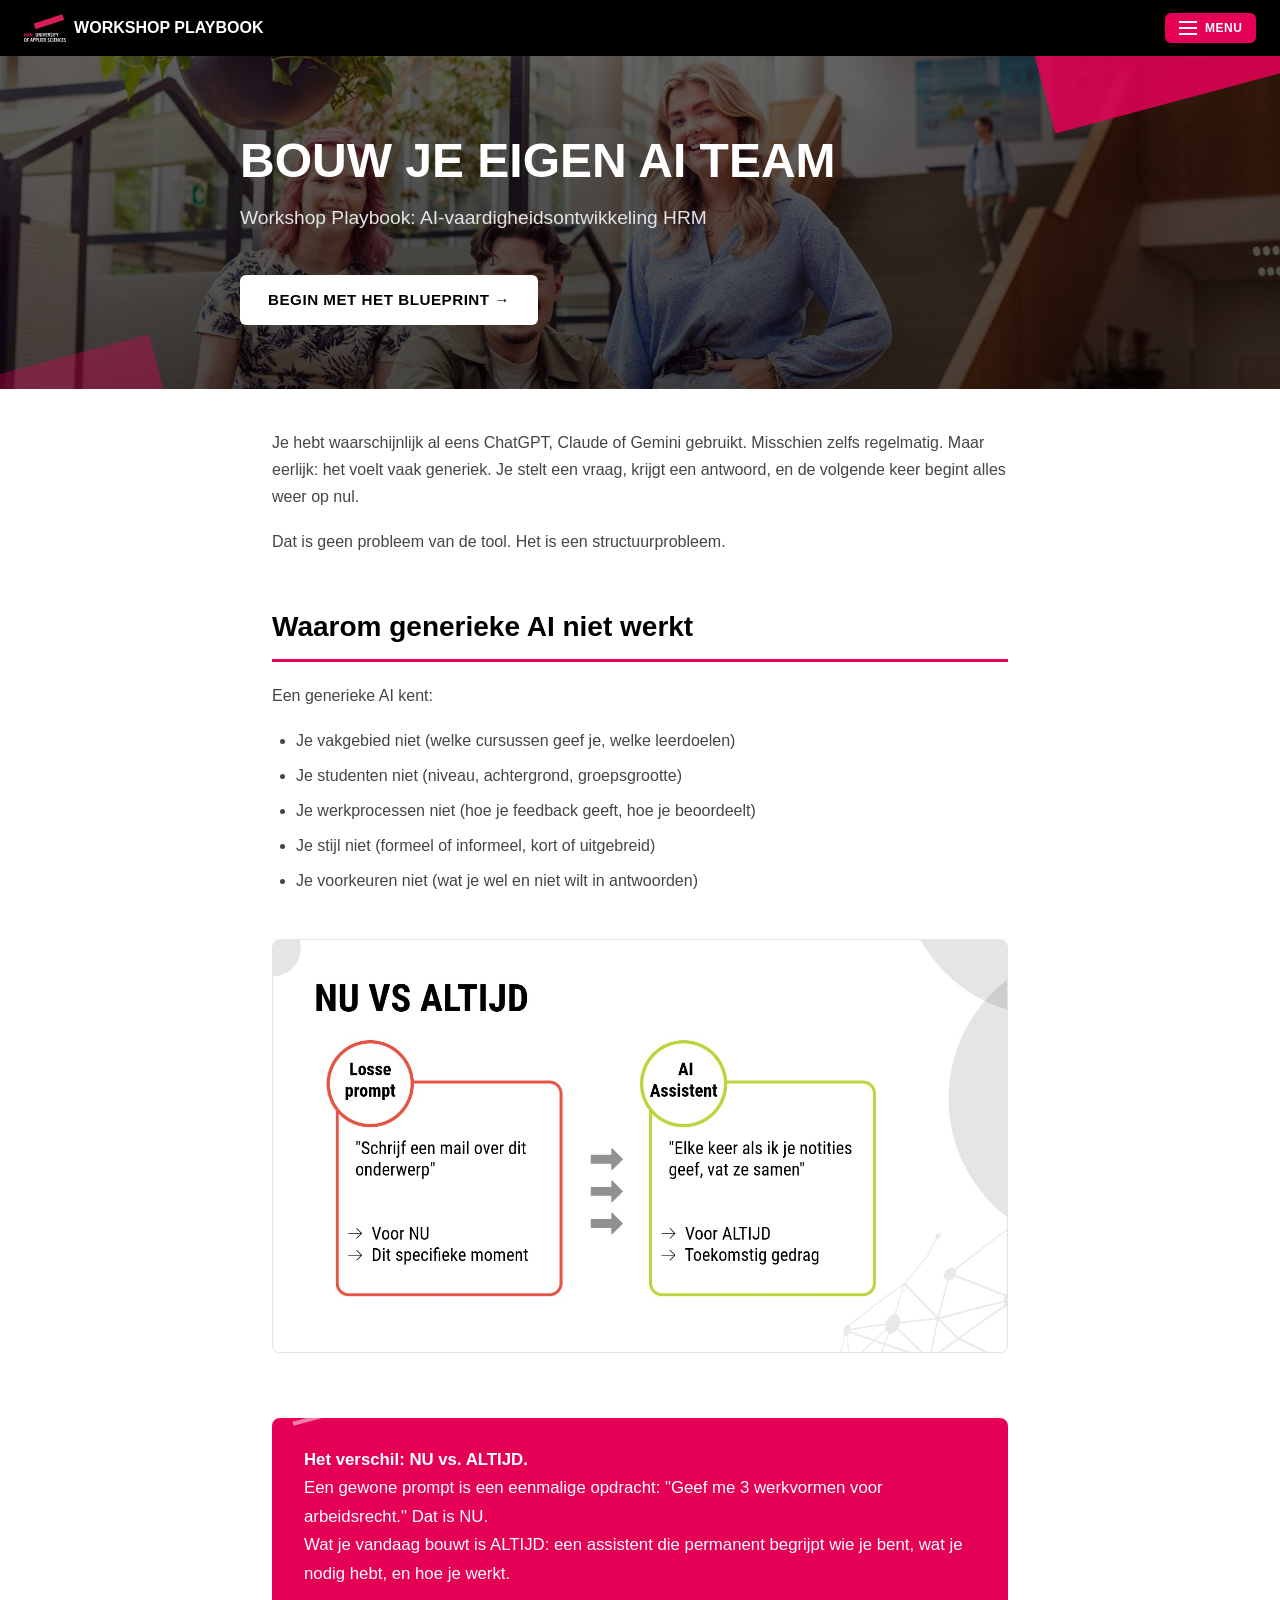
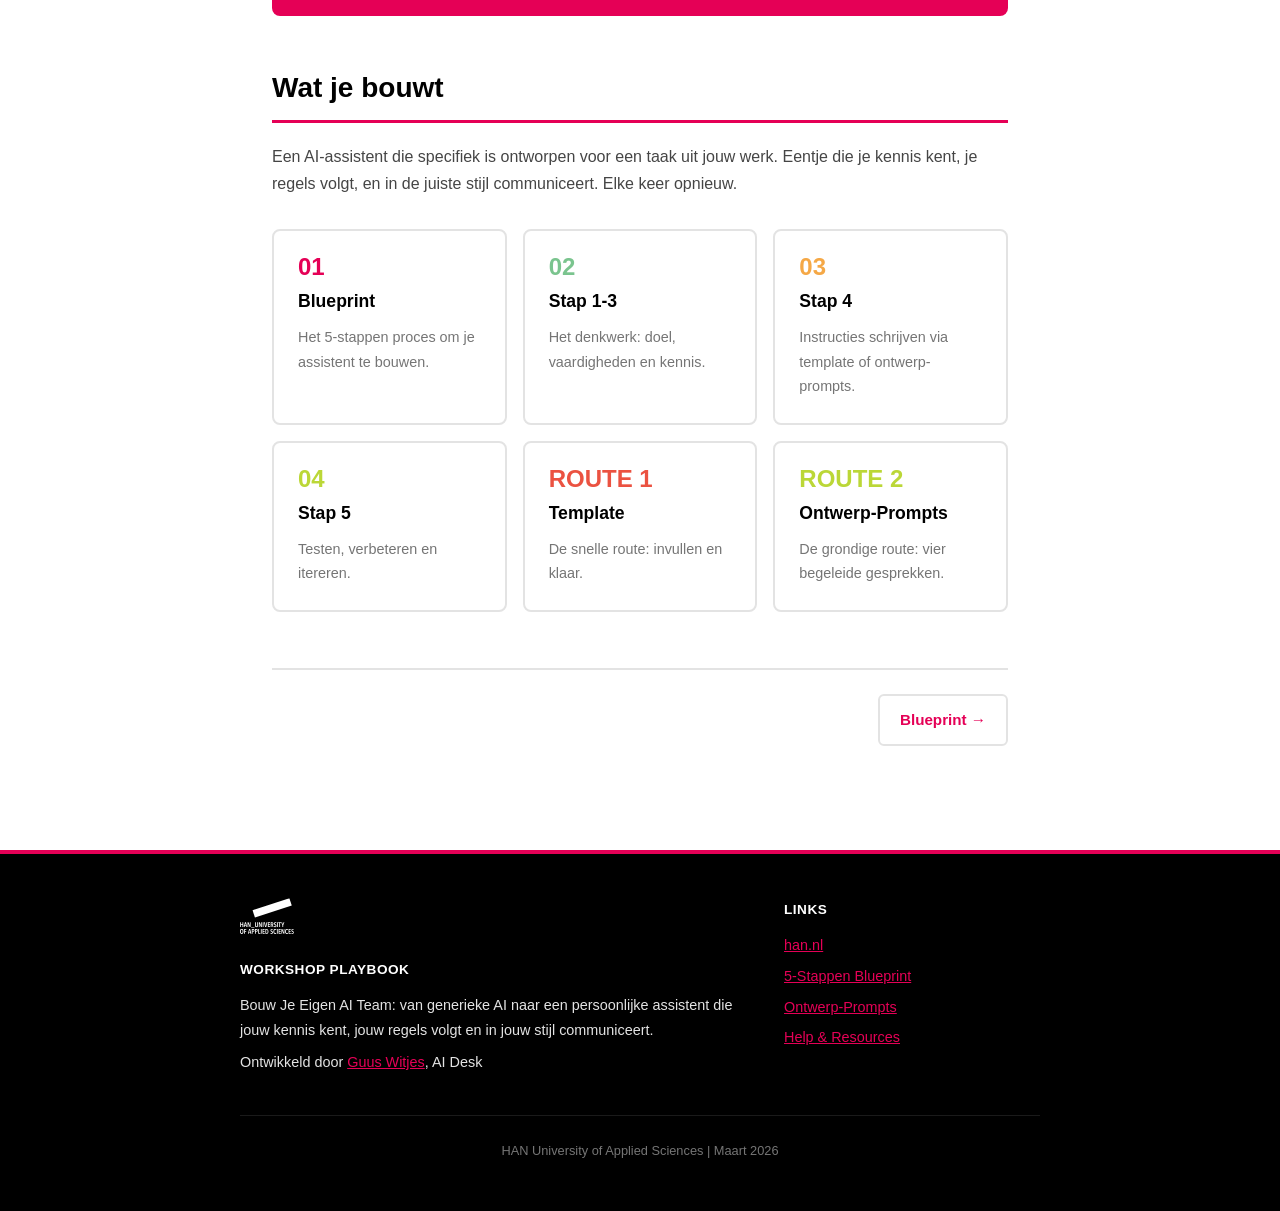
==== commit 710c7b6a: "Remove em dashes and Copilot references, sync playbook with webapp - Replace all &mdash; with colons" ====
--- a/index.html
+++ b/index.html
@@ -37,14 +37,14 @@
 <div class="hero">
   <div class="hero-inner">
     <h1>Bouw Je Eigen AI Team</h1>
-    <p class="lead">Workshop Playbook &mdash; AI-vaardigheidsontwikkeling HRM</p>
+    <p class="lead">Workshop Playbook: AI-vaardigheidsontwikkeling HRM</p>
     <a href="blueprint.html" class="btn btn-white">Begin met het Blueprint &rarr;</a>
   </div>
 </div>
 
 <main class="content">
 
-    <p>Je hebt waarschijnlijk al eens ChatGPT, Claude of Copilot gebruikt. Misschien zelfs regelmatig. Maar eerlijk: het voelt vaak generiek. Je stelt een vraag, krijgt een antwoord, en de volgende keer begint alles weer op nul.</p>
+    <p>Je hebt waarschijnlijk al eens ChatGPT, Claude of Gemini gebruikt. Misschien zelfs regelmatig. Maar eerlijk: het voelt vaak generiek. Je stelt een vraag, krijgt een antwoord, en de volgende keer begint alles weer op nul.</p>
     <p>Dat is geen probleem van de tool. Het is een structuurprobleem.</p>
 
     <h2>Waarom generieke AI niet werkt</h2>
@@ -126,7 +126,7 @@
     </div>
   </div>
   <div class="footer-bottom">
-    <p>HAN University of Applied Sciences &mdash; Maart 2026</p>
+    <p>HAN University of Applied Sciences | Maart 2026</p>
   </div>
 </footer>
 
